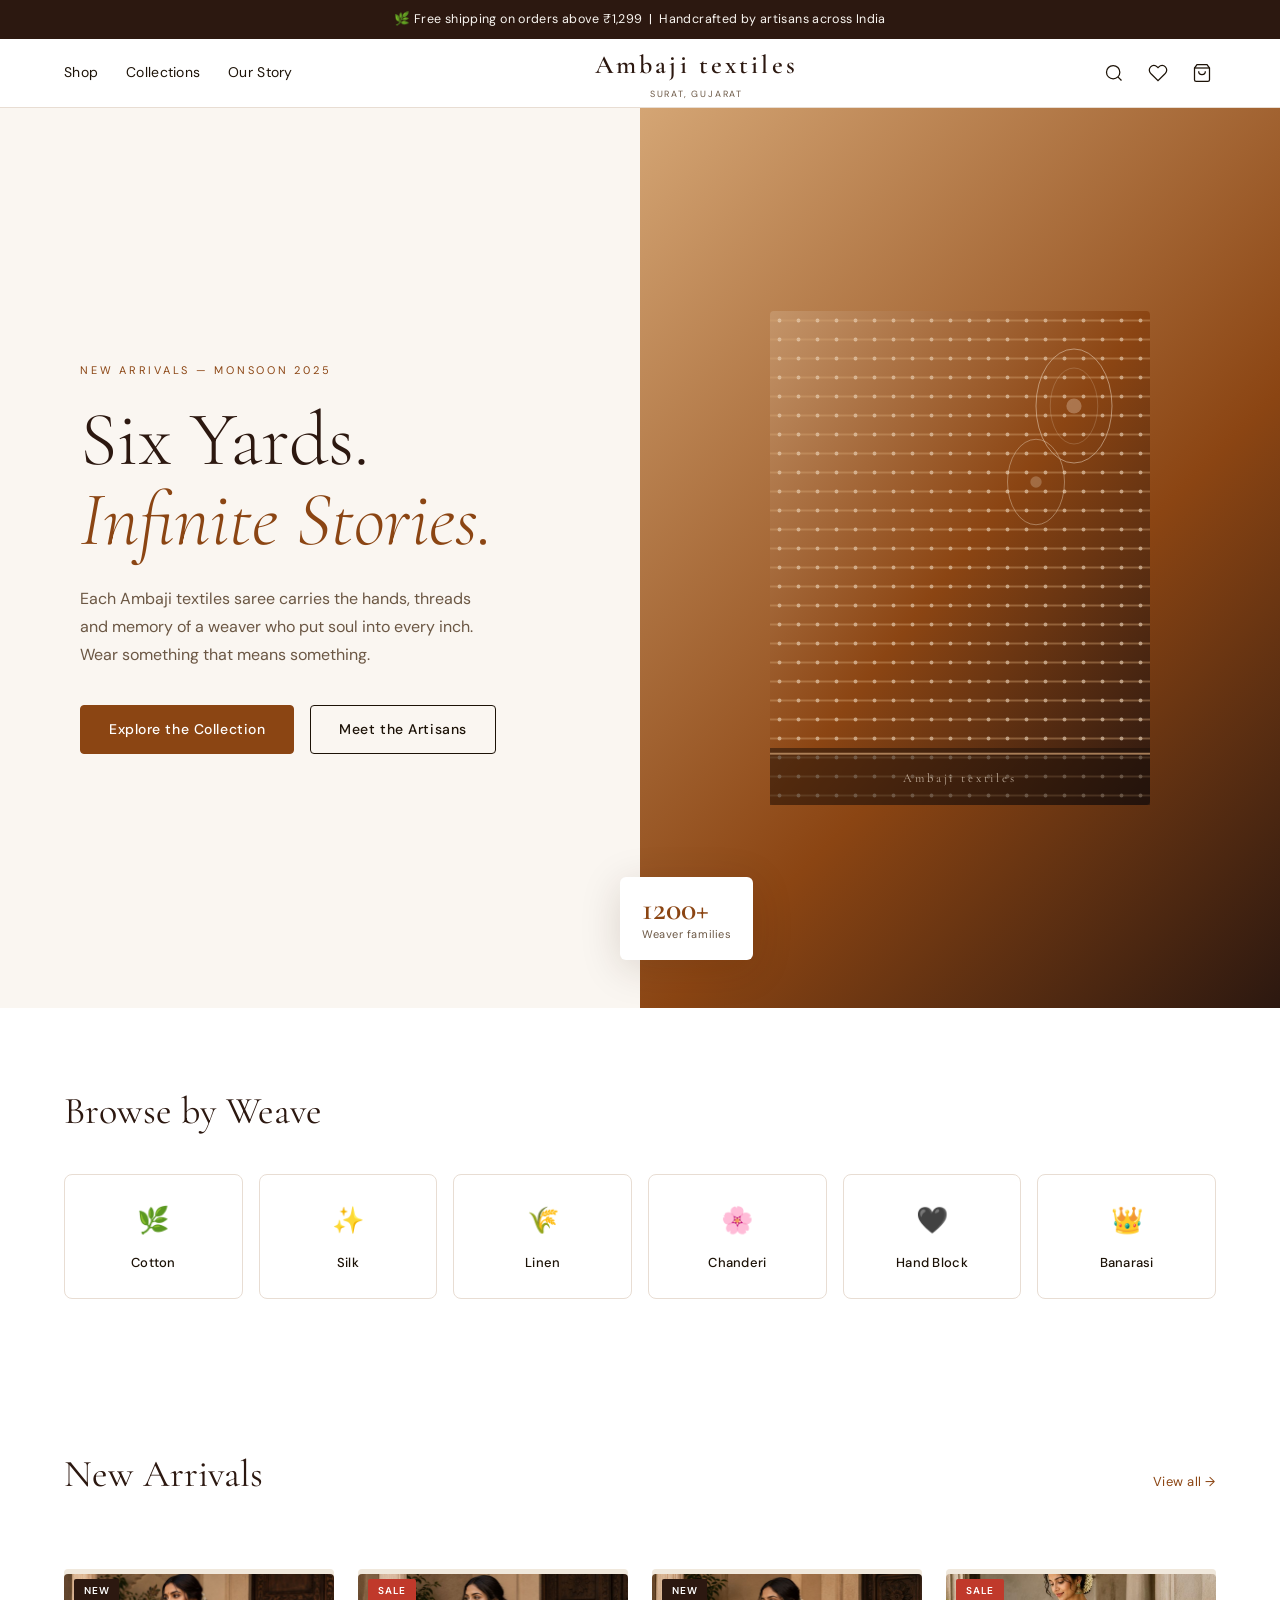
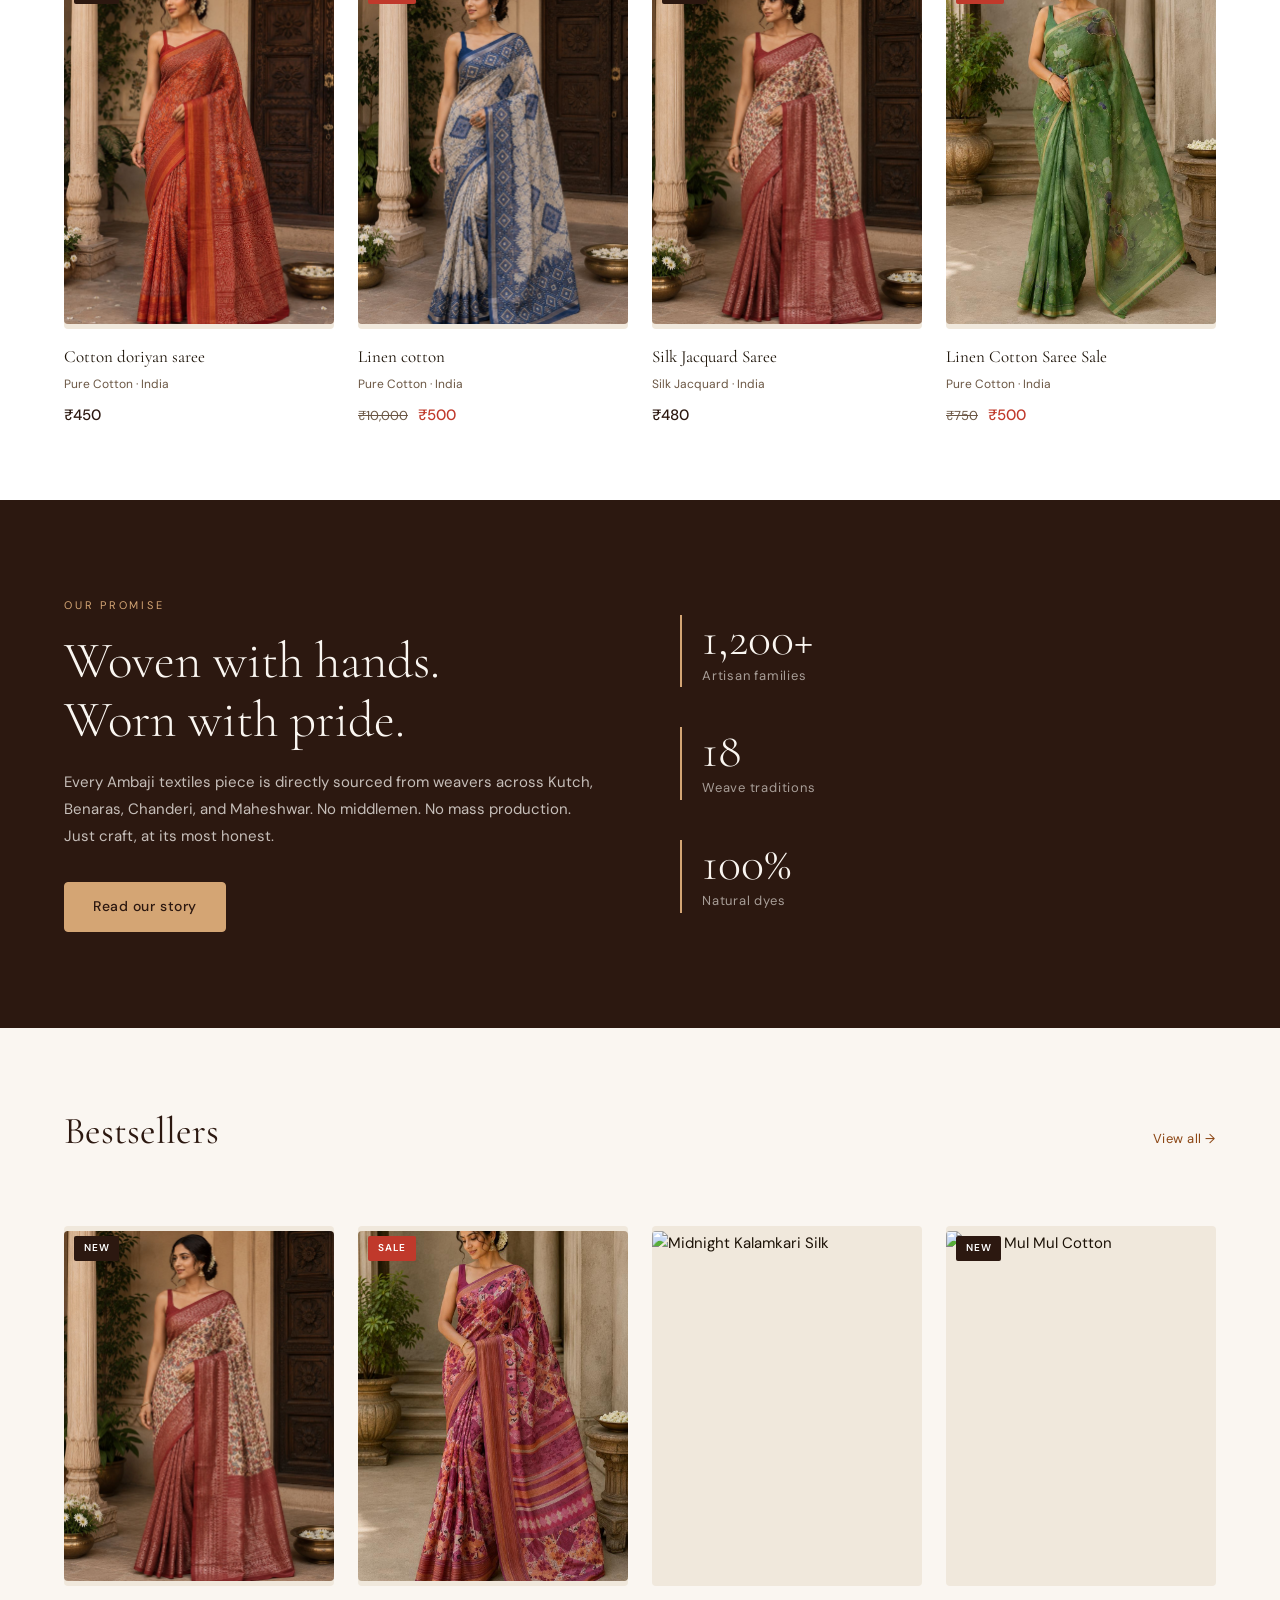
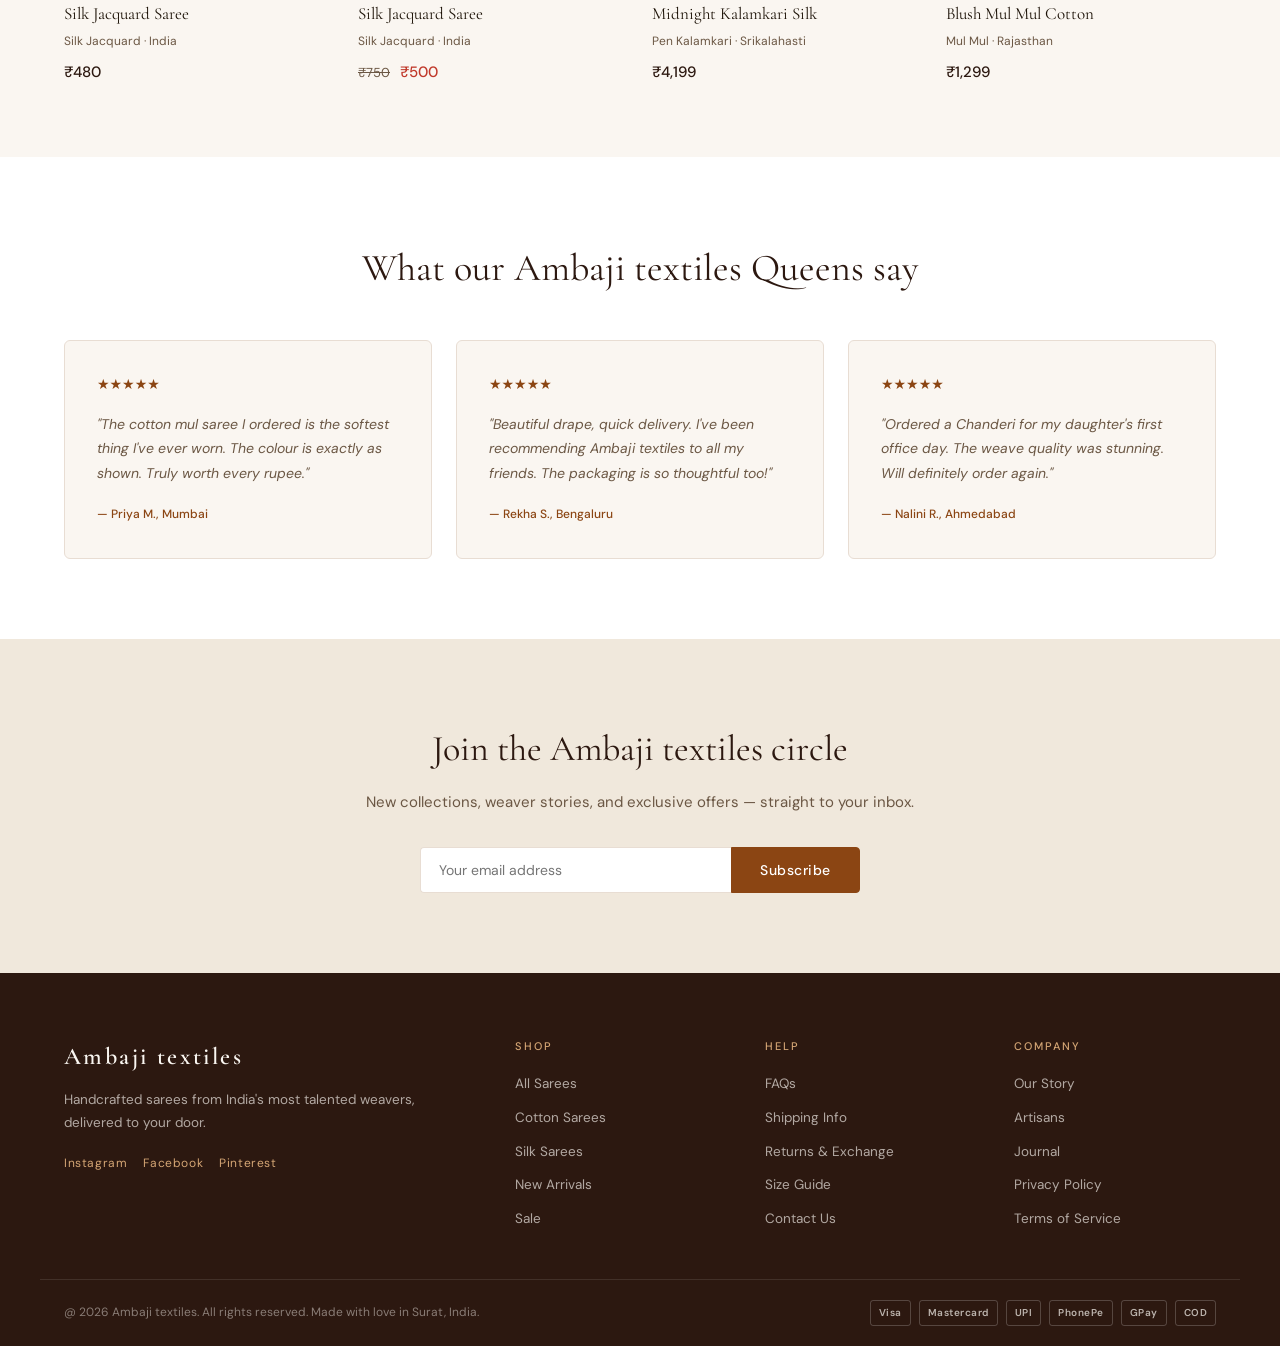
==== index.html @ c56946fc "Move website files to root" ====
<!DOCTYPE html>
<html lang="en">
<head>
  <meta charset="UTF-8" />
  <meta name="viewport" content="width=device-width, initial-scale=1.0"/>
  <title>Ambaji textiles – Handwoven Sarees of India</title>
  <link rel="stylesheet" href="css/style.css" />
  <link href="https://fonts.googleapis.com/css2?family=Cormorant+Garamond:ital,wght@0,300;0,400;0,600;1,300;1,400&family=DM+Sans:wght@300;400;500&display=swap" rel="stylesheet"/>
</head>
<body>

<!-- ANNOUNCEMENT BAR -->
<div class="announcement-bar">
  🌿 Free shipping on orders above ₹1,299 &nbsp;|&nbsp; Handcrafted by artisans across India
</div>

<!-- HEADER -->
<header class="site-header">
  <div class="header-inner">
    <nav class="header-nav left-nav">
      <a href="pages/shop.html">Shop</a>
      <a href="pages/collections.html">Collections</a>
      <a href="pages/about.html">Our Story</a>
    </nav>
    <a href="index.html" class="logo">
      <span class="logo-main">Ambaji textiles</span>
      <span class="logo-sub">Surat, Gujarat</span>
    </a>
    <div class="header-actions">
      <a href="pages/search.html" class="icon-btn" title="Search">
        <svg width="20" height="20" viewBox="0 0 24 24" fill="none" stroke="currentColor" stroke-width="1.5"><circle cx="11" cy="11" r="8"/><path d="M21 21l-4.35-4.35"/></svg>
      </a>
      <a href="pages/wishlist.html" class="icon-btn" title="Wishlist">
        <svg width="20" height="20" viewBox="0 0 24 24" fill="none" stroke="currentColor" stroke-width="1.5"><path d="M20.84 4.61a5.5 5.5 0 0 0-7.78 0L12 5.67l-1.06-1.06a5.5 5.5 0 0 0-7.78 7.78l1.06 1.06L12 21.23l7.78-7.78 1.06-1.06a5.5 5.5 0 0 0 0-7.78z"/></svg>
      </a>
      <a href="pages/cart.html" class="icon-btn cart-icon" title="Cart">
        <svg width="20" height="20" viewBox="0 0 24 24" fill="none" stroke="currentColor" stroke-width="1.5"><path d="M6 2L3 6v14a2 2 0 0 0 2 2h14a2 2 0 0 0 2-2V6l-3-4z"/><line x1="3" y1="6" x2="21" y2="6"/><path d="M16 10a4 4 0 0 1-8 0"/></svg>
        <span class="cart-count" id="cartCount">0</span>
      </a>
    </div>
  </div>
</header>

<!-- HERO -->
<section class="hero">
  <div class="hero-content">
    <p class="hero-eyebrow">New Arrivals — Monsoon 2025</p>
    <h1 class="hero-title">Six Yards.<br/><em>Infinite Stories.</em></h1>
    <p class="hero-desc">Each Ambaji textiles saree carries the hands, threads and memory of a weaver who put soul into every inch. Wear something that means something.</p>
    <div class="hero-cta-group">
      <a href="pages/shop.html" class="btn btn-primary">Explore the Collection</a>
      <a href="pages/about.html" class="btn btn-ghost">Meet the Artisans</a>
    </div>
  </div>
  <div class="hero-image-block">
    <div class="hero-img-placeholder">
      <svg viewBox="0 0 400 520" xmlns="http://www.w3.org/2000/svg" class="hero-svg">
        <defs>
          <linearGradient id="sareeGrad" x1="0%" y1="0%" x2="100%" y2="100%">
            <stop offset="0%" style="stop-color:#C4956A;stop-opacity:1" />
            <stop offset="50%" style="stop-color:#8B4513;stop-opacity:1" />
            <stop offset="100%" style="stop-color:#2C1810;stop-opacity:1" />
          </linearGradient>
          <pattern id="borderPat" x="0" y="0" width="20" height="20" patternUnits="userSpaceOnUse">
            <rect width="20" height="20" fill="none"/>
            <circle cx="10" cy="10" r="2" fill="#F5E6D3" opacity="0.6"/>
            <rect x="0" y="9" width="20" height="2" fill="#D4A574" opacity="0.4"/>
          </pattern>
        </defs>
        <!-- Saree drape silhouette -->
        <rect width="400" height="520" fill="url(#sareeGrad)" rx="4"/>
        <rect width="400" height="520" fill="url(#borderPat)" rx="4"/>
        <!-- Pallu motifs -->
        <ellipse cx="320" cy="100" rx="40" ry="60" fill="none" stroke="#F5E6D3" stroke-width="1" opacity="0.5"/>
        <ellipse cx="320" cy="100" rx="25" ry="40" fill="none" stroke="#F5E6D3" stroke-width="0.5" opacity="0.4"/>
        <circle cx="320" cy="100" r="8" fill="#F5E6D3" opacity="0.3"/>
        <ellipse cx="280" cy="180" rx="30" ry="45" fill="none" stroke="#F5E6D3" stroke-width="1" opacity="0.4"/>
        <circle cx="280" cy="180" r="6" fill="#F5E6D3" opacity="0.25"/>
        <!-- Border line -->
        <rect x="0" y="460" width="400" height="60" fill="#1a0f08" opacity="0.5" rx="0"/>
        <rect x="0" y="465" width="400" height="2" fill="#C4956A" opacity="0.8"/>
        <text x="200" y="496" text-anchor="middle" font-family="Cormorant Garamond" font-size="13" fill="#F5E6D3" opacity="0.7" letter-spacing="3">Ambaji textiles</text>
      </svg>
    </div>
    <div class="hero-badge">
      <span class="badge-num">1200+</span>
      <span class="badge-label">Weaver families</span>
    </div>
  </div>
</section>

<!-- CATEGORY STRIP -->
<section class="category-strip">
  <div class="container">
    <h2 class="section-title">Browse by Weave</h2>
    <div class="category-grid">
      <a href="pages/shop.html?cat=cotton" class="cat-card">
        <div class="cat-icon">🌿</div>
        <span>Cotton</span>
      </a>
      <a href="pages/shop.html?cat=silk" class="cat-card">
        <div class="cat-icon">✨</div>
        <span>Silk</span>
      </a>
      <a href="pages/shop.html?cat=linen" class="cat-card">
        <div class="cat-icon">🌾</div>
        <span>Linen</span>
      </a>
      <a href="pages/shop.html?cat=chanderi" class="cat-card">
        <div class="cat-icon">🌸</div>
        <span>Chanderi</span>
      </a>
      <a href="pages/shop.html?cat=handblock" class="cat-card">
        <div class="cat-icon">🖤</div>
        <span>Hand Block</span>
      </a>
      <a href="pages/shop.html?cat=banarasi" class="cat-card">
        <div class="cat-icon">👑</div>
        <span>Banarasi</span>
      </a>
    </div>
  </div>
</section>

<!-- FEATURED PRODUCTS -->
<section class="featured-section">
  <div class="container">
    <div class="section-header">
      <h2 class="section-title">New Arrivals</h2>
      <a href="pages/shop.html" class="see-all">View all →</a>
    </div>
    <div class="product-grid" id="featuredGrid">
      <!-- Populated by JS -->
    </div>
  </div>
</section>

<!-- BRAND STORY BANNER -->
<section class="story-banner">
  <div class="story-inner container">
    <div class="story-text">
      <p class="story-eyebrow">Our Promise</p>
      <h2>Woven with hands.<br/>Worn with pride.</h2>
      <p>Every Ambaji textiles piece is directly sourced from weavers across Kutch, Benaras, Chanderi, and Maheshwar. No middlemen. No mass production. Just craft, at its most honest.</p>
      <a href="pages/about.html" class="btn btn-primary">Read our story</a>
    </div>
    <div class="story-stats">
      <div class="stat">
        <span class="stat-num">1,200+</span>
        <span class="stat-label">Artisan families</span>
      </div>
      <div class="stat">
        <span class="stat-num">18</span>
        <span class="stat-label">Weave traditions</span>
      </div>
      <div class="stat">
        <span class="stat-num">100%</span>
        <span class="stat-label">Natural dyes</span>
      </div>
    </div>
  </div>
</section>

<!-- BESTSELLERS -->
<section class="featured-section bg-cream">
  <div class="container">
    <div class="section-header">
      <h2 class="section-title">Bestsellers</h2>
      <a href="pages/shop.html" class="see-all">View all →</a>
    </div>
    <div class="product-grid" id="bestsellersGrid">
    </div>
  </div>
</section>

<!-- TESTIMONIALS -->
<section class="testimonials">
  <div class="container">
    <h2 class="section-title center">What our Ambaji textiles Queens say</h2>
    <div class="testimonial-grid">
      <div class="testimonial-card">
        <div class="stars">★★★★★</div>
        <p>"The cotton mul saree I ordered is the softest thing I've ever worn. The colour is exactly as shown. Truly worth every rupee."</p>
        <span class="reviewer">— Priya M., Mumbai</span>
      </div>
      <div class="testimonial-card">
        <div class="stars">★★★★★</div>
        <p>"Beautiful drape, quick delivery. I've been recommending Ambaji textiles to all my friends. The packaging is so thoughtful too!"</p>
        <span class="reviewer">— Rekha S., Bengaluru</span>
      </div>
      <div class="testimonial-card">
        <div class="stars">★★★★★</div>
        <p>"Ordered a Chanderi for my daughter's first office day. The weave quality was stunning. Will definitely order again."</p>
        <span class="reviewer">— Nalini R., Ahmedabad</span>
      </div>
    </div>
  </div>
</section>

<!-- NEWSLETTER -->
<section class="newsletter-section">
  <div class="container">
    <h2>Join the Ambaji textiles circle</h2>
    <p>New collections, weaver stories, and exclusive offers — straight to your inbox.</p>
    <div class="newsletter-form">
      <input type="email" placeholder="Your email address" class="nl-input"/>
      <button class="btn btn-primary" onclick="subscribeNewsletter()">Subscribe</button>
    </div>
  </div>
</section>

<!-- FOOTER -->
<footer class="site-footer">
  <div class="footer-inner container">
    <div class="footer-col">
      <h3>Ambaji textiles</h3>
      <p>Handcrafted sarees from India's most talented weavers, delivered to your door.</p>
      <div class="social-links">
        <a href="https://www.instagram.com/chetan__pareek__?igsh=cG90dW04c3IzMmY2&utm_source=qr" target="_blank">
  Instagram
</a>
        <a href="#">Facebook</a>
        <a href="#">Pinterest</a>
      </div>
    </div>
    <div class="footer-col">
      <h4>Shop</h4>
      <ul>
        <li><a href="pages/shop.html">All Sarees</a></li>
        <li><a href="pages/shop.html?cat=cotton">Cotton Sarees</a></li>
        <li><a href="pages/shop.html?cat=silk">Silk Sarees</a></li>
        <li><a href="pages/shop.html?cat=new">New Arrivals</a></li>
        <li><a href="pages/shop.html?cat=sale">Sale</a></li>
      </ul>
    </div>
    <div class="footer-col">
      <h4>Help</h4>
      <ul>
        <li><a href="pages/faq.html">FAQs</a></li>
        <li><a href="pages/shipping.html">Shipping Info</a></li>
        <li><a href="pages/returns.html">Returns & Exchange</a></li>
        <li><a href="pages/size-guide.html">Size Guide</a></li>
        <li><a href="pages/contact.html">Contact Us</a></li>
      </ul>
    </div>
    <div class="footer-col">
      <h4>Company</h4>
      <ul>
        <li><a href="pages/about.html">Our Story</a></li>
        <li><a href="pages/artisans.html">Artisans</a></li>
        <li><a href="pages/blog.html">Journal</a></li>
        <li><a href="pages/privacy.html">Privacy Policy</a></li>
        <li><a href="pages/terms.html">Terms of Service</a></li>
      </ul>
    </div>
  </div>
  <div class="footer-bottom">
    <div class="container">
      <p>@ 2026 Ambaji textiles. All rights reserved. Made with love in Surat, India.</p>
      <div class="payment-icons">
        <span class="pay-badge">Visa</span>
        <span class="pay-badge">Mastercard</span>
        <span class="pay-badge">UPI</span>
        <span class="pay-badge">PhonePe</span>
        <span class="pay-badge">GPay</span>
        <span class="pay-badge">COD</span>
      </div>
    </div>
  </div>
</footer>

<script src="js/data.js"></script>
<script src="js/cart.js"></script>
<script src="js/home.js"></script>
</body>
</html>
---- css/style.css ----
/* =============================================
   Ambaji textiles – Main Stylesheet
   ============================================= */

:root {
  --clr-primary: #8B4513;
  --clr-primary-light: #C4956A;
  --clr-primary-dark: #2C1810;
  --clr-accent: #D4A574;
  --clr-cream: #FAF6F1;
  --clr-cream-dark: #F0E8DC;
  --clr-text: #1C1207;
  --clr-text-muted: #6B5744;
  --clr-border: #E8DDD3;
  --clr-white: #FFFFFF;
  --font-display: 'Cormorant Garamond', Georgia, serif;
  --font-body: 'DM Sans', system-ui, sans-serif;
  --radius: 4px;
  --shadow: 0 2px 20px rgba(44, 24, 16, 0.08);
  --shadow-hover: 0 8px 40px rgba(44, 24, 16, 0.15);
  --transition: all 0.25s ease;
}

*, *::before, *::after { box-sizing: border-box; margin: 0; padding: 0; }

html { scroll-behavior: smooth; }

body {
  font-family: var(--font-body);
  font-size: 15px;
  line-height: 1.65;
  color: var(--clr-text);
  background: var(--clr-white);
}

a { color: inherit; text-decoration: none; }
ul { list-style: none; }

.container {
  max-width: 1200px;
  margin: 0 auto;
  padding: 0 24px;
}

/* ---- BUTTONS ---- */
.btn {
  display: inline-block;
  padding: 12px 28px;
  font-family: var(--font-body);
  font-size: 14px;
  font-weight: 500;
  letter-spacing: 0.04em;
  border: 1.5px solid transparent;
  border-radius: var(--radius);
  cursor: pointer;
  transition: var(--transition);
  text-align: center;
}
.btn-primary {
  background: var(--clr-primary);
  color: var(--clr-white);
  border-color: var(--clr-primary);
}
.btn-primary:hover {
  background: var(--clr-primary-dark);
  border-color: var(--clr-primary-dark);
}
.btn-ghost {
  background: transparent;
  color: var(--clr-text);
  border-color: var(--clr-text);
}
.btn-ghost:hover {
  background: var(--clr-text);
  color: var(--clr-white);
}
.btn-outline {
  background: transparent;
  color: var(--clr-primary);
  border-color: var(--clr-primary);
}
.btn-outline:hover {
  background: var(--clr-primary);
  color: var(--clr-white);
}
.btn-full { width: 100%; display: block; }

/* ---- ANNOUNCEMENT BAR ---- */
.announcement-bar {
  background: var(--clr-primary-dark);
  color: var(--clr-cream);
  text-align: center;
  font-size: 12.5px;
  font-weight: 400;
  letter-spacing: 0.03em;
  padding: 9px 16px;
}

/* ---- HEADER ---- */
.site-header {
  position: sticky;
  top: 0;
  z-index: 100;
  background: var(--clr-white);
  border-bottom: 1px solid var(--clr-border);
}
.header-inner {
  max-width: 1200px;
  margin: 0 auto;
  padding: 0 24px;
  display: flex;
  align-items: center;
  justify-content: space-between;
  height: 68px;
}
.header-nav { display: flex; gap: 28px; }
.header-nav a {
  font-size: 14px;
  font-weight: 400;
  color: var(--clr-text);
  letter-spacing: 0.02em;
  transition: var(--transition);
  position: relative;
}
.header-nav a::after {
  content: '';
  position: absolute;
  bottom: -2px; left: 0;
  width: 0; height: 1px;
  background: var(--clr-primary);
  transition: var(--transition);
}
.header-nav a:hover::after { width: 100%; }

.logo {
  display: flex;
  flex-direction: column;
  align-items: center;
  text-decoration: none;
}
.logo-main {
  font-family: var(--font-display);
  font-size: 26px;
  font-weight: 600;
  color: var(--clr-primary-dark);
  letter-spacing: 0.12em;
}
.logo-sub {
  font-size: 9px;
  letter-spacing: 0.2em;
  color: var(--clr-text-muted);
  text-transform: uppercase;
}

.header-actions { display: flex; align-items: center; gap: 16px; }
.icon-btn {
  position: relative;
  display: flex;
  align-items: center;
  color: var(--clr-text);
  transition: var(--transition);
  padding: 4px;
}
.icon-btn:hover { color: var(--clr-primary); }
.cart-count {
  position: absolute;
  top: -4px; right: -6px;
  background: var(--clr-primary);
  color: white;
  font-size: 9px;
  width: 16px; height: 16px;
  border-radius: 50%;
  display: flex;
  align-items: center;
  justify-content: center;
  font-weight: 600;
}

/* ---- HERO ---- */
.hero {
  min-height: 90vh;
  display: grid;
  grid-template-columns: 1fr 1fr;
  align-items: center;
  background: var(--clr-cream);
  overflow: hidden;
}
.hero-content {
  padding: 80px 60px 80px 80px;
}
.hero-eyebrow {
  font-size: 11px;
  letter-spacing: 0.25em;
  text-transform: uppercase;
  color: var(--clr-primary);
  margin-bottom: 20px;
}
.hero-title {
  font-family: var(--font-display);
  font-size: clamp(52px, 6vw, 80px);
  font-weight: 300;
  line-height: 1.05;
  color: var(--clr-primary-dark);
  margin-bottom: 24px;
}
.hero-title em {
  font-style: italic;
  color: var(--clr-primary);
}
.hero-desc {
  font-size: 16px;
  color: var(--clr-text-muted);
  max-width: 420px;
  margin-bottom: 36px;
  line-height: 1.75;
}
.hero-cta-group { display: flex; gap: 16px; flex-wrap: wrap; }

.hero-image-block {
  position: relative;
  height: 100vh;
  background: linear-gradient(135deg, var(--clr-accent) 0%, var(--clr-primary) 60%, var(--clr-primary-dark) 100%);
  display: flex;
  align-items: center;
  justify-content: center;
}
.hero-img-placeholder {
  width: 100%;
  height: 100%;
  display: flex;
  align-items: center;
  justify-content: center;
}
.hero-svg { width: 80%; max-width: 380px; }
.hero-badge {
  position: absolute;
  bottom: 48px;
  left: -20px;
  background: white;
  padding: 16px 22px;
  border-radius: 6px;
  box-shadow: var(--shadow-hover);
  display: flex;
  flex-direction: column;
}
.badge-num {
  font-family: var(--font-display);
  font-size: 32px;
  font-weight: 600;
  color: var(--clr-primary);
  line-height: 1;
}
.badge-label {
  font-size: 11px;
  color: var(--clr-text-muted);
  letter-spacing: 0.05em;
}

/* ---- SECTION TITLES ---- */
.section-title {
  font-family: var(--font-display);
  font-size: clamp(28px, 3vw, 38px);
  font-weight: 400;
  color: var(--clr-primary-dark);
  margin-bottom: 32px;
}
.section-title.center { text-align: center; }
.section-header {
  display: flex;
  align-items: baseline;
  justify-content: space-between;
  margin-bottom: 32px;
}
.see-all {
  font-size: 13px;
  color: var(--clr-primary);
  letter-spacing: 0.04em;
  transition: var(--transition);
}
.see-all:hover { color: var(--clr-primary-dark); }

/* ---- CATEGORY STRIP ---- */
.category-strip {
  padding: 72px 0;
  background: var(--clr-white);
}
.category-grid {
  display: grid;
  grid-template-columns: repeat(6, 1fr);
  gap: 16px;
}
.cat-card {
  display: flex;
  flex-direction: column;
  align-items: center;
  gap: 10px;
  padding: 24px 16px;
  border: 1px solid var(--clr-border);
  border-radius: 8px;
  text-align: center;
  font-size: 13px;
  font-weight: 500;
  color: var(--clr-text);
  transition: var(--transition);
  letter-spacing: 0.02em;
}
.cat-card:hover {
  border-color: var(--clr-primary);
  background: var(--clr-cream);
  transform: translateY(-2px);
}
.cat-icon { font-size: 26px; }

/* ---- PRODUCT GRID ---- */
.featured-section { padding: 72px 0; }
.featured-section.bg-cream { background: var(--clr-cream); }

.product-grid {
  display: grid;
  grid-template-columns: repeat(4, 1fr);
  gap: 24px;
}
.product-card {
  position: relative;
  cursor: pointer;
}
.product-card:hover .product-actions { opacity: 1; transform: translateY(0); }
.product-card:hover .product-img-wrap img,
.product-card:hover .product-img-wrap .prod-svg { transform: scale(1.04); }

.product-img-wrap {
  aspect-ratio: 3/4;
  background: var(--clr-cream-dark);
  border-radius: 4px;
  overflow: hidden;
  margin-bottom: 14px;
  position: relative;
  display: flex;
  align-items: center;
  justify-content: center;
}
.product-img-wrap img {
  width: 100%; height: 100%;
  object-fit: cover;
  transition: transform 0.4s ease;
}
.prod-svg {
  width: 85%;
  transition: transform 0.4s ease;
}
.product-badge {
  position: absolute;
  top: 10px; left: 10px;
  font-size: 10px;
  font-weight: 600;
  letter-spacing: 0.08em;
  text-transform: uppercase;
  padding: 4px 10px;
  border-radius: 2px;
  background: var(--clr-primary);
  color: white;
}
.product-badge.badge-sale { background: #C0392B; }
.product-badge.badge-new { background: var(--clr-primary-dark); }

.product-actions {
  position: absolute;
  bottom: 0; left: 0; right: 0;
  padding: 12px;
  display: flex;
  gap: 8px;
  opacity: 0;
  transform: translateY(10px);
  transition: var(--transition);
}
.product-actions .btn {
  flex: 1;
  padding: 10px 8px;
  font-size: 12px;
}

.product-name {
  font-family: var(--font-display);
  font-size: 17px;
  font-weight: 400;
  color: var(--clr-text);
  margin-bottom: 4px;
}
.product-weave {
  font-size: 12px;
  color: var(--clr-text-muted);
  margin-bottom: 8px;
}
.product-price {
  font-size: 15px;
  font-weight: 500;
  color: var(--clr-primary-dark);
}
.product-price .original {
  text-decoration: line-through;
  color: var(--clr-text-muted);
  font-weight: 400;
  margin-right: 6px;
  font-size: 13px;
}
.product-price .discounted { color: #C0392B; }

/* ---- STORY BANNER ---- */
.story-banner {
  background: var(--clr-primary-dark);
  color: var(--clr-cream);
  padding: 96px 0;
}
.story-inner {
  display: grid;
  grid-template-columns: 1fr 1fr;
  gap: 80px;
  align-items: center;
}
.story-text .story-eyebrow {
  font-size: 11px;
  letter-spacing: 0.25em;
  text-transform: uppercase;
  color: var(--clr-accent);
  margin-bottom: 16px;
}
.story-text h2 {
  font-family: var(--font-display);
  font-size: clamp(36px, 4vw, 52px);
  font-weight: 300;
  line-height: 1.15;
  margin-bottom: 20px;
  color: var(--clr-cream);
}
.story-text p {
  font-size: 15px;
  line-height: 1.8;
  color: rgba(250,246,241,0.75);
  margin-bottom: 32px;
}
.story-text .btn-primary {
  background: var(--clr-accent);
  border-color: var(--clr-accent);
  color: var(--clr-primary-dark);
}
.story-stats {
  display: flex;
  flex-direction: column;
  gap: 40px;
}
.stat { border-left: 2px solid var(--clr-accent); padding-left: 20px; }
.stat-num {
  display: block;
  font-family: var(--font-display);
  font-size: 48px;
  font-weight: 300;
  color: var(--clr-cream);
  line-height: 1;
}
.stat-label {
  font-size: 13px;
  color: rgba(250,246,241,0.6);
  letter-spacing: 0.06em;
}

/* ---- TESTIMONIALS ---- */
.testimonials { padding: 80px 0; background: var(--clr-white); }
.testimonial-grid {
  display: grid;
  grid-template-columns: repeat(3, 1fr);
  gap: 24px;
  margin-top: 40px;
}
.testimonial-card {
  background: var(--clr-cream);
  padding: 32px;
  border-radius: 6px;
  border: 1px solid var(--clr-border);
}
.stars { color: var(--clr-primary); margin-bottom: 16px; font-size: 14px; }
.testimonial-card p {
  font-size: 14px;
  line-height: 1.75;
  color: var(--clr-text-muted);
  margin-bottom: 16px;
  font-style: italic;
}
.reviewer { font-size: 12px; font-weight: 500; color: var(--clr-primary); }

/* ---- NEWSLETTER ---- */
.newsletter-section {
  background: var(--clr-cream-dark);
  padding: 80px 0;
  text-align: center;
}
.newsletter-section h2 {
  font-family: var(--font-display);
  font-size: 36px;
  font-weight: 400;
  margin-bottom: 12px;
  color: var(--clr-primary-dark);
}
.newsletter-section p {
  color: var(--clr-text-muted);
  margin-bottom: 32px;
}
.newsletter-form {
  display: flex;
  max-width: 440px;
  margin: 0 auto;
  gap: 0;
}
.nl-input {
  flex: 1;
  padding: 13px 18px;
  border: 1.5px solid var(--clr-border);
  border-right: none;
  border-radius: 4px 0 0 4px;
  font-family: var(--font-body);
  font-size: 14px;
  outline: none;
  background: white;
}
.nl-input:focus { border-color: var(--clr-primary); }
.newsletter-form .btn {
  border-radius: 0 4px 4px 0;
}

/* ---- FOOTER ---- */
.site-footer { background: var(--clr-primary-dark); color: var(--clr-cream); padding: 64px 0 0; }
.footer-inner {
  display: grid;
  grid-template-columns: 2fr 1fr 1fr 1fr;
  gap: 48px;
  padding-bottom: 48px;
  border-bottom: 1px solid rgba(255,255,255,0.1);
}
.footer-col h3 {
  font-family: var(--font-display);
  font-size: 24px;
  font-weight: 600;
  letter-spacing: 0.1em;
  color: var(--clr-cream);
  margin-bottom: 12px;
}
.footer-col p {
  font-size: 13.5px;
  line-height: 1.7;
  color: rgba(250,246,241,0.65);
  margin-bottom: 20px;
}
.social-links { display: flex; gap: 16px; }
.social-links a {
  font-size: 12px;
  color: var(--clr-accent);
  letter-spacing: 0.05em;
  transition: var(--transition);
}
.social-links a:hover { color: white; }
.footer-col h4 {
  font-size: 11px;
  letter-spacing: 0.18em;
  text-transform: uppercase;
  color: var(--clr-accent);
  margin-bottom: 16px;
  font-weight: 500;
}
.footer-col ul { display: flex; flex-direction: column; gap: 9px; }
.footer-col ul a {
  font-size: 13.5px;
  color: rgba(250,246,241,0.65);
  transition: var(--transition);
}
.footer-col ul a:hover { color: var(--clr-cream); }
.footer-bottom {
  padding: 20px 0;
}
.footer-bottom .container {
  display: flex;
  align-items: center;
  justify-content: space-between;
  flex-wrap: wrap;
  gap: 12px;
}
.footer-bottom p {
  font-size: 12px;
  color: rgba(250,246,241,0.45);
}
.payment-icons { display: flex; gap: 8px; flex-wrap: wrap; }
.pay-badge {
  font-size: 10px;
  font-weight: 600;
  padding: 4px 8px;
  border: 1px solid rgba(255,255,255,0.2);
  border-radius: 3px;
  color: rgba(250,246,241,0.7);
  letter-spacing: 0.05em;
}

/* ---- TOAST ---- */
.toast {
  position: fixed;
  bottom: 24px; right: 24px;
  background: var(--clr-primary-dark);
  color: var(--clr-cream);
  padding: 14px 24px;
  border-radius: 6px;
  font-size: 14px;
  z-index: 9999;
  box-shadow: var(--shadow-hover);
  animation: slideIn 0.3s ease;
}
@keyframes slideIn {
  from { transform: translateY(20px); opacity: 0; }
  to { transform: translateY(0); opacity: 1; }
}

/* ---- BREADCRUMB ---- */
.breadcrumb {
  padding: 14px 0;
  font-size: 12px;
  color: var(--clr-text-muted);
  display: flex;
  gap: 6px;
  align-items: center;
}
.breadcrumb a { color: var(--clr-primary); }
.breadcrumb span { opacity: 0.5; }

/* ---- PAGE HEADER ---- */
.page-header {
  background: var(--clr-cream);
  padding: 56px 0 40px;
  border-bottom: 1px solid var(--clr-border);
}
.page-header h1 {
  font-family: var(--font-display);
  font-size: clamp(36px, 4vw, 52px);
  font-weight: 300;
  color: var(--clr-primary-dark);
}
.page-header p { color: var(--clr-text-muted); margin-top: 8px; }

/* ---- RESPONSIVE ---- */
@media (max-width: 1024px) {
  .hero { grid-template-columns: 1fr; }
  .hero-image-block { height: 50vw; min-height: 300px; }
  .hero-content { padding: 60px 40px; }
  .category-grid { grid-template-columns: repeat(3, 1fr); }
  .product-grid { grid-template-columns: repeat(3, 1fr); }
  .story-inner { grid-template-columns: 1fr; gap: 48px; }
  .story-stats { flex-direction: row; gap: 32px; }
  .footer-inner { grid-template-columns: 1fr 1fr; gap: 32px; }
}

@media (max-width: 768px) {
  .left-nav { display: none; }
  .hero-content { padding: 48px 24px; }
  .product-grid { grid-template-columns: repeat(2, 1fr); gap: 16px; }
  .testimonial-grid { grid-template-columns: 1fr; }
  .category-grid { grid-template-columns: repeat(3, 1fr); }
  .footer-inner { grid-template-columns: 1fr; gap: 24px; }
  .newsletter-form { flex-direction: column; }
  .nl-input { border-right: 1.5px solid var(--clr-border); border-radius: 4px; border-bottom: none; }
  .newsletter-form .btn { border-radius: 4px; }
}

@media (max-width: 480px) {
  .product-grid { grid-template-columns: repeat(2, 1fr); gap: 12px; }
  .category-grid { grid-template-columns: repeat(2, 1fr); }
}
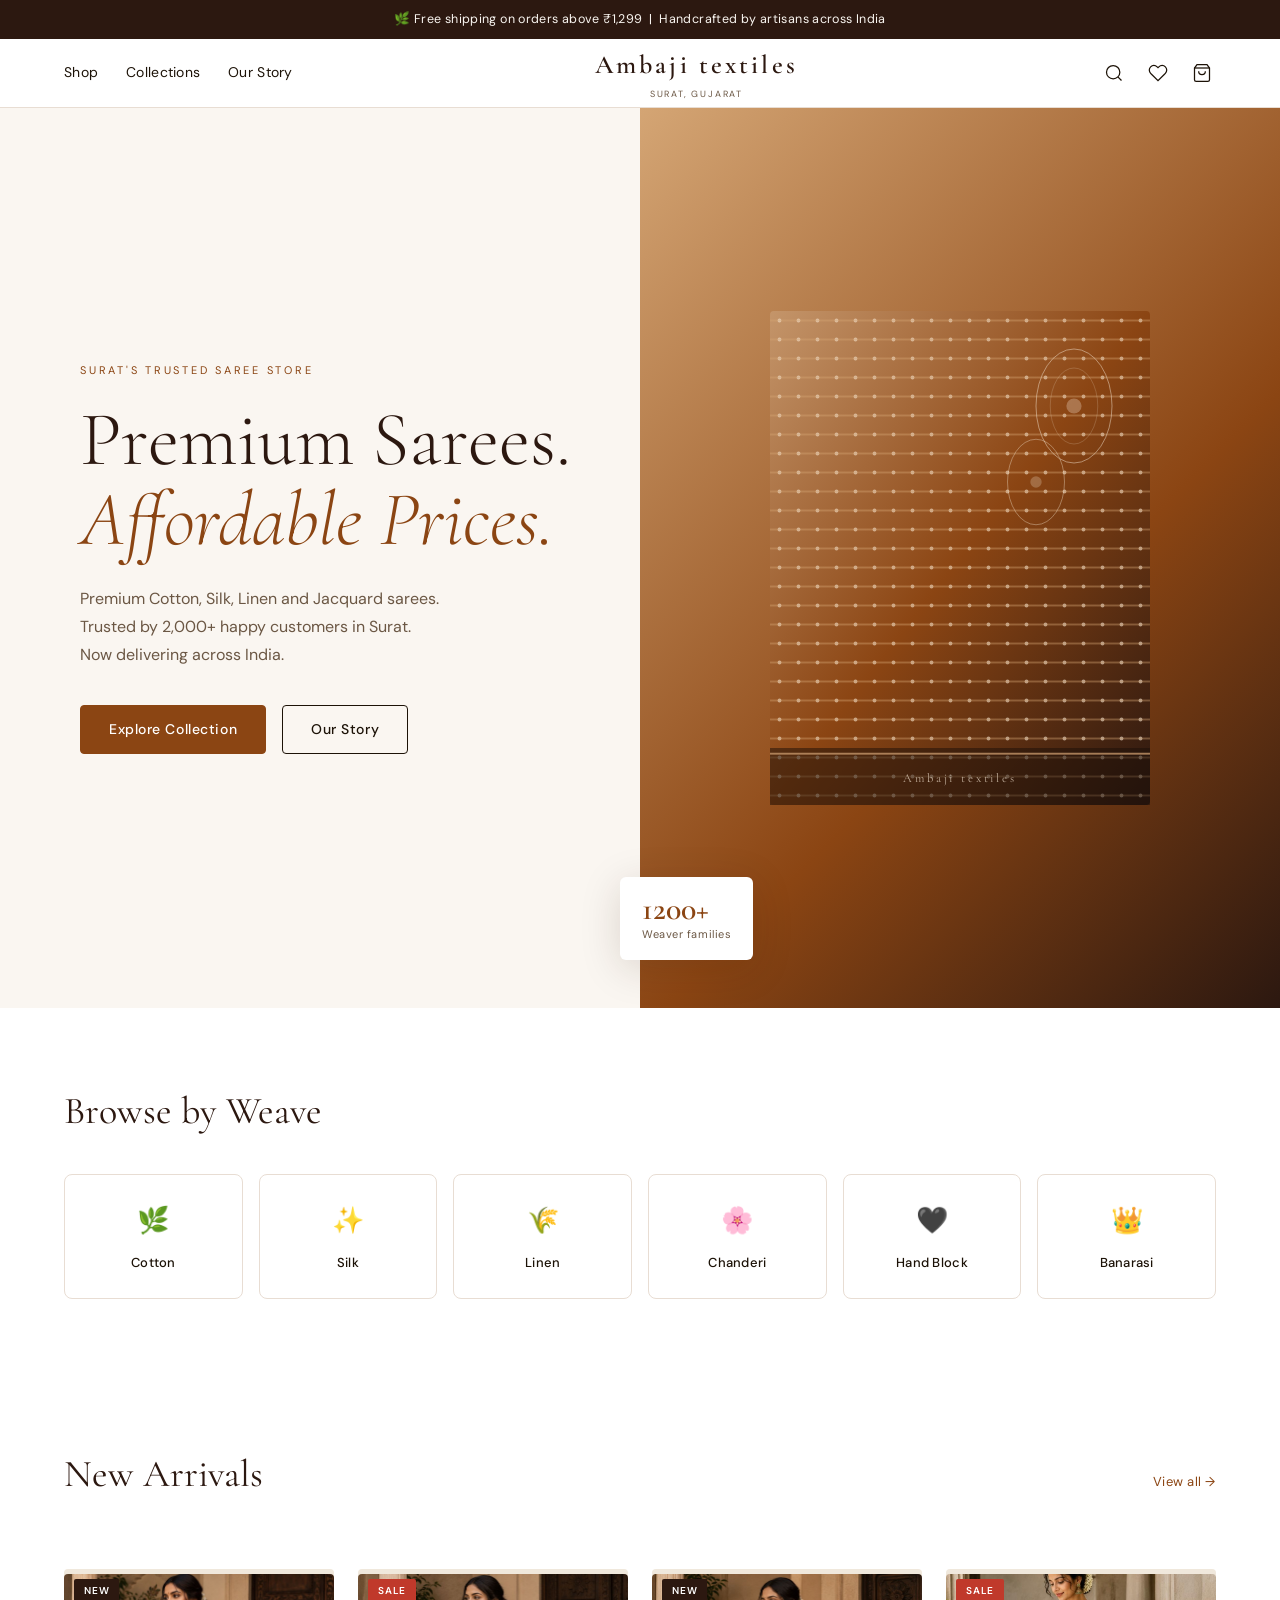
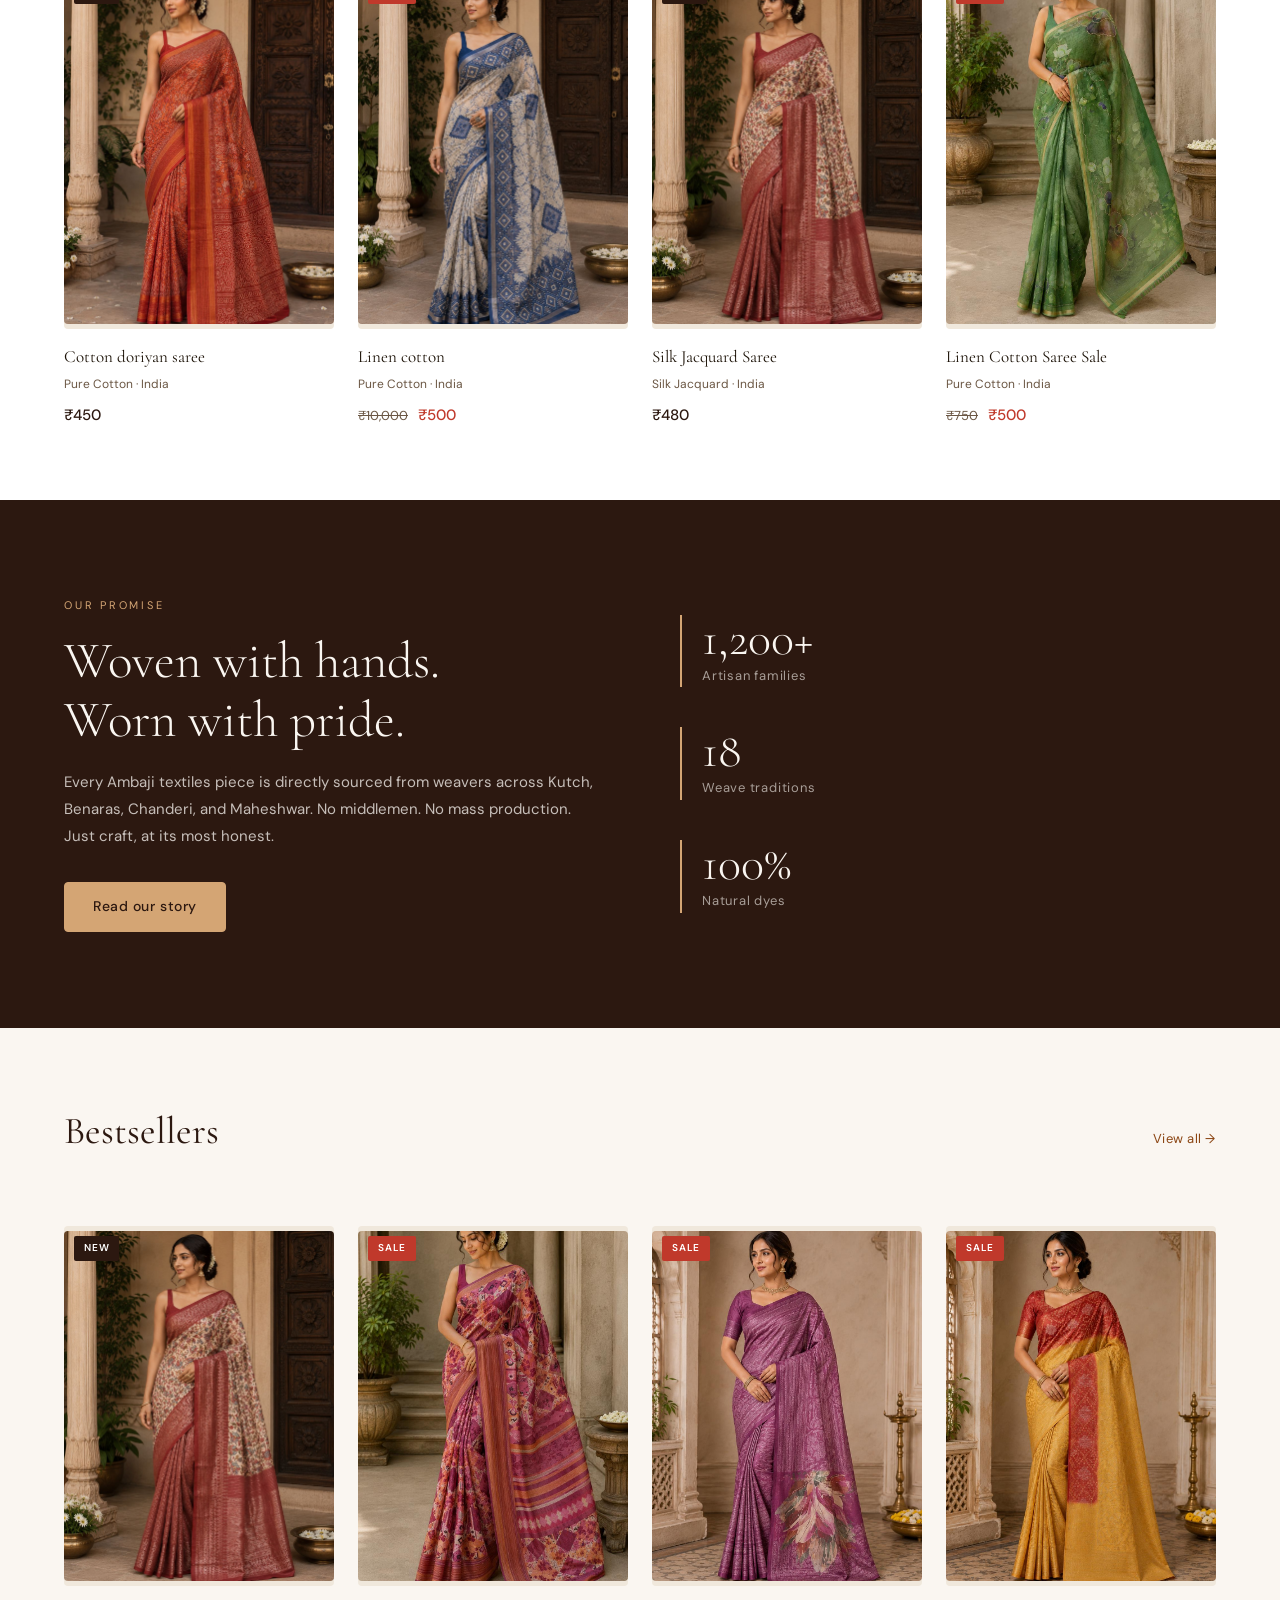
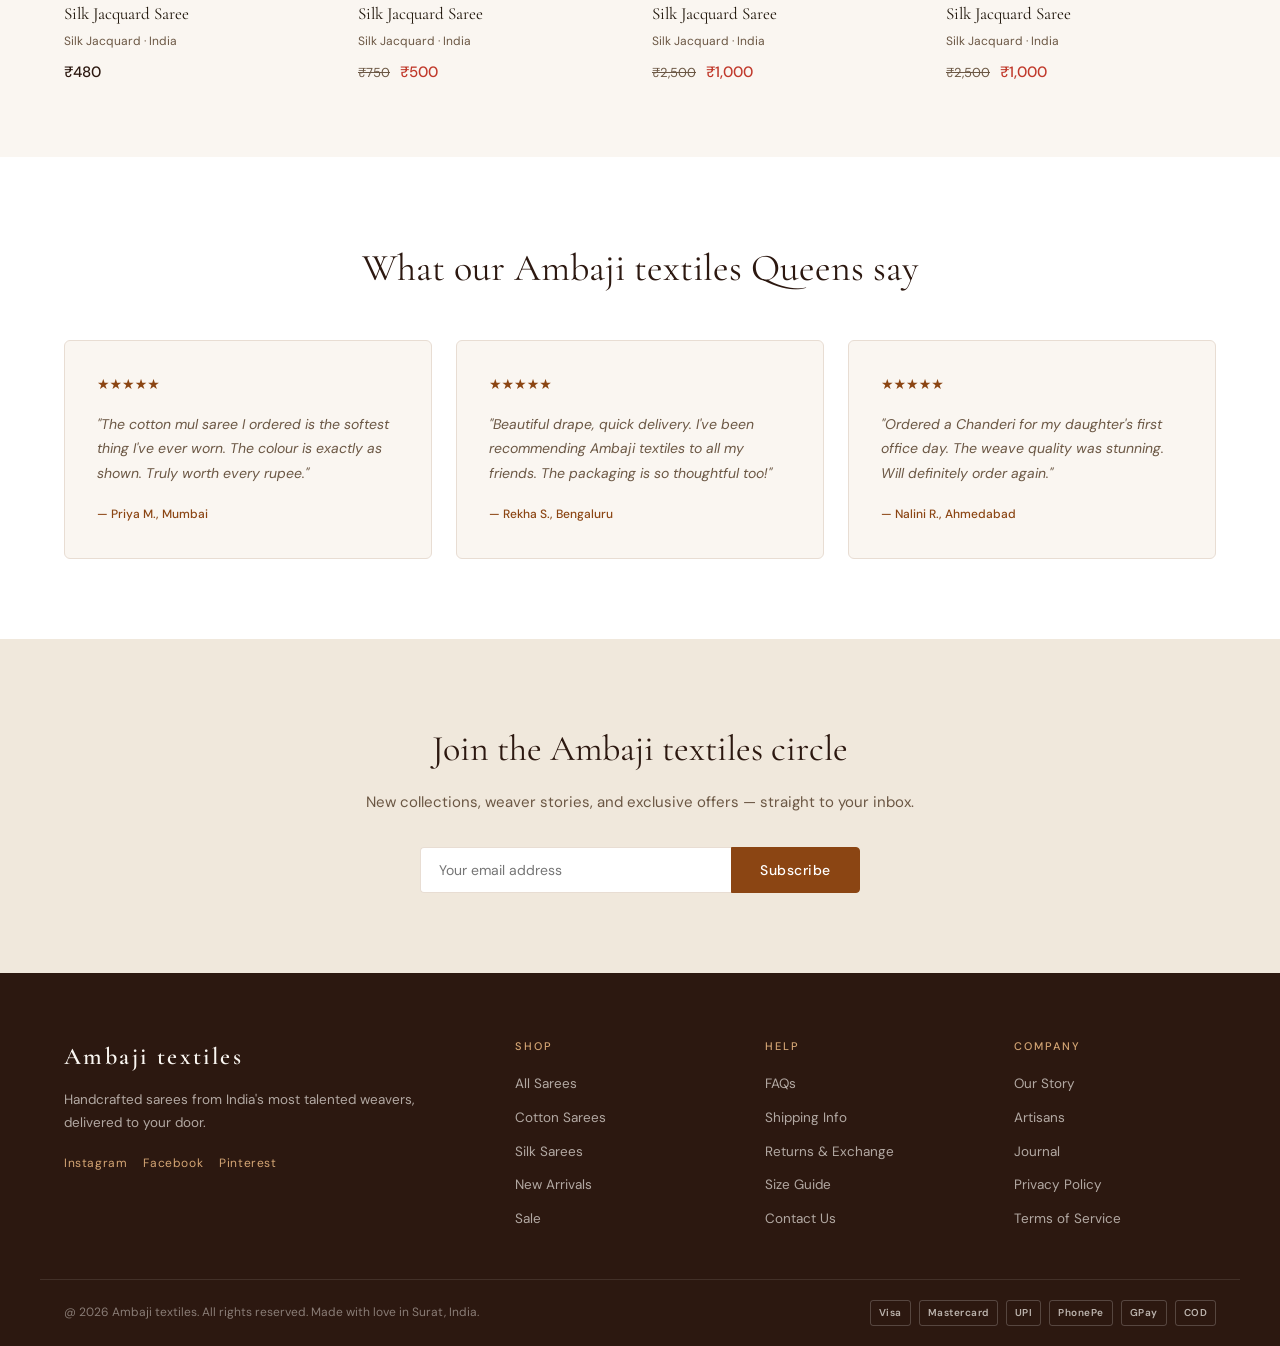
==== commit fab1d081: "Updated homepage text" ====
--- a/index.html
+++ b/index.html
@@ -44,13 +44,22 @@
 <!-- HERO -->
 <section class="hero">
   <div class="hero-content">
-    <p class="hero-eyebrow">New Arrivals — Monsoon 2025</p>
-    <h1 class="hero-title">Six Yards.<br/><em>Infinite Stories.</em></h1>
-    <p class="hero-desc">Each Ambaji textiles saree carries the hands, threads and memory of a weaver who put soul into every inch. Wear something that means something.</p>
+    <p class="hero-eyebrow">SURAT'S TRUSTED SAREE STORE</p>
+
+<h1 class="hero-title">
+  Premium Sarees.<br/>
+  <em>Affordable Prices.</em>
+</h1>
+
+<p class="hero-desc">
+  Premium Cotton, Silk, Linen and Jacquard sarees.<br>
+  Trusted by 2,000+ happy customers in Surat.<br>
+  Now delivering across India.
+</p>
     <div class="hero-cta-group">
-      <a href="pages/shop.html" class="btn btn-primary">Explore the Collection</a>
-      <a href="pages/about.html" class="btn btn-ghost">Meet the Artisans</a>
-    </div>
+  <a href="pages/shop.html" class="btn btn-primary">Explore Collection</a>
+  <a href="pages/about.html" class="btn btn-ghost">Our Story</a>
+</div>
   </div>
   <div class="hero-image-block">
     <div class="hero-img-placeholder">
@@ -216,7 +225,7 @@
       <h3>Ambaji textiles</h3>
       <p>Handcrafted sarees from India's most talented weavers, delivered to your door.</p>
       <div class="social-links">
-        <a href="https://www.instagram.com/chetan__pareek__?igsh=cG90dW04c3IzMmY2&utm_source=qr" target="_blank">
+        <a href="https://share.google/XzkCb8s1XlpyIvGOZ" target="_blank">
   Instagram
 </a>
         <a href="#">Facebook</a>
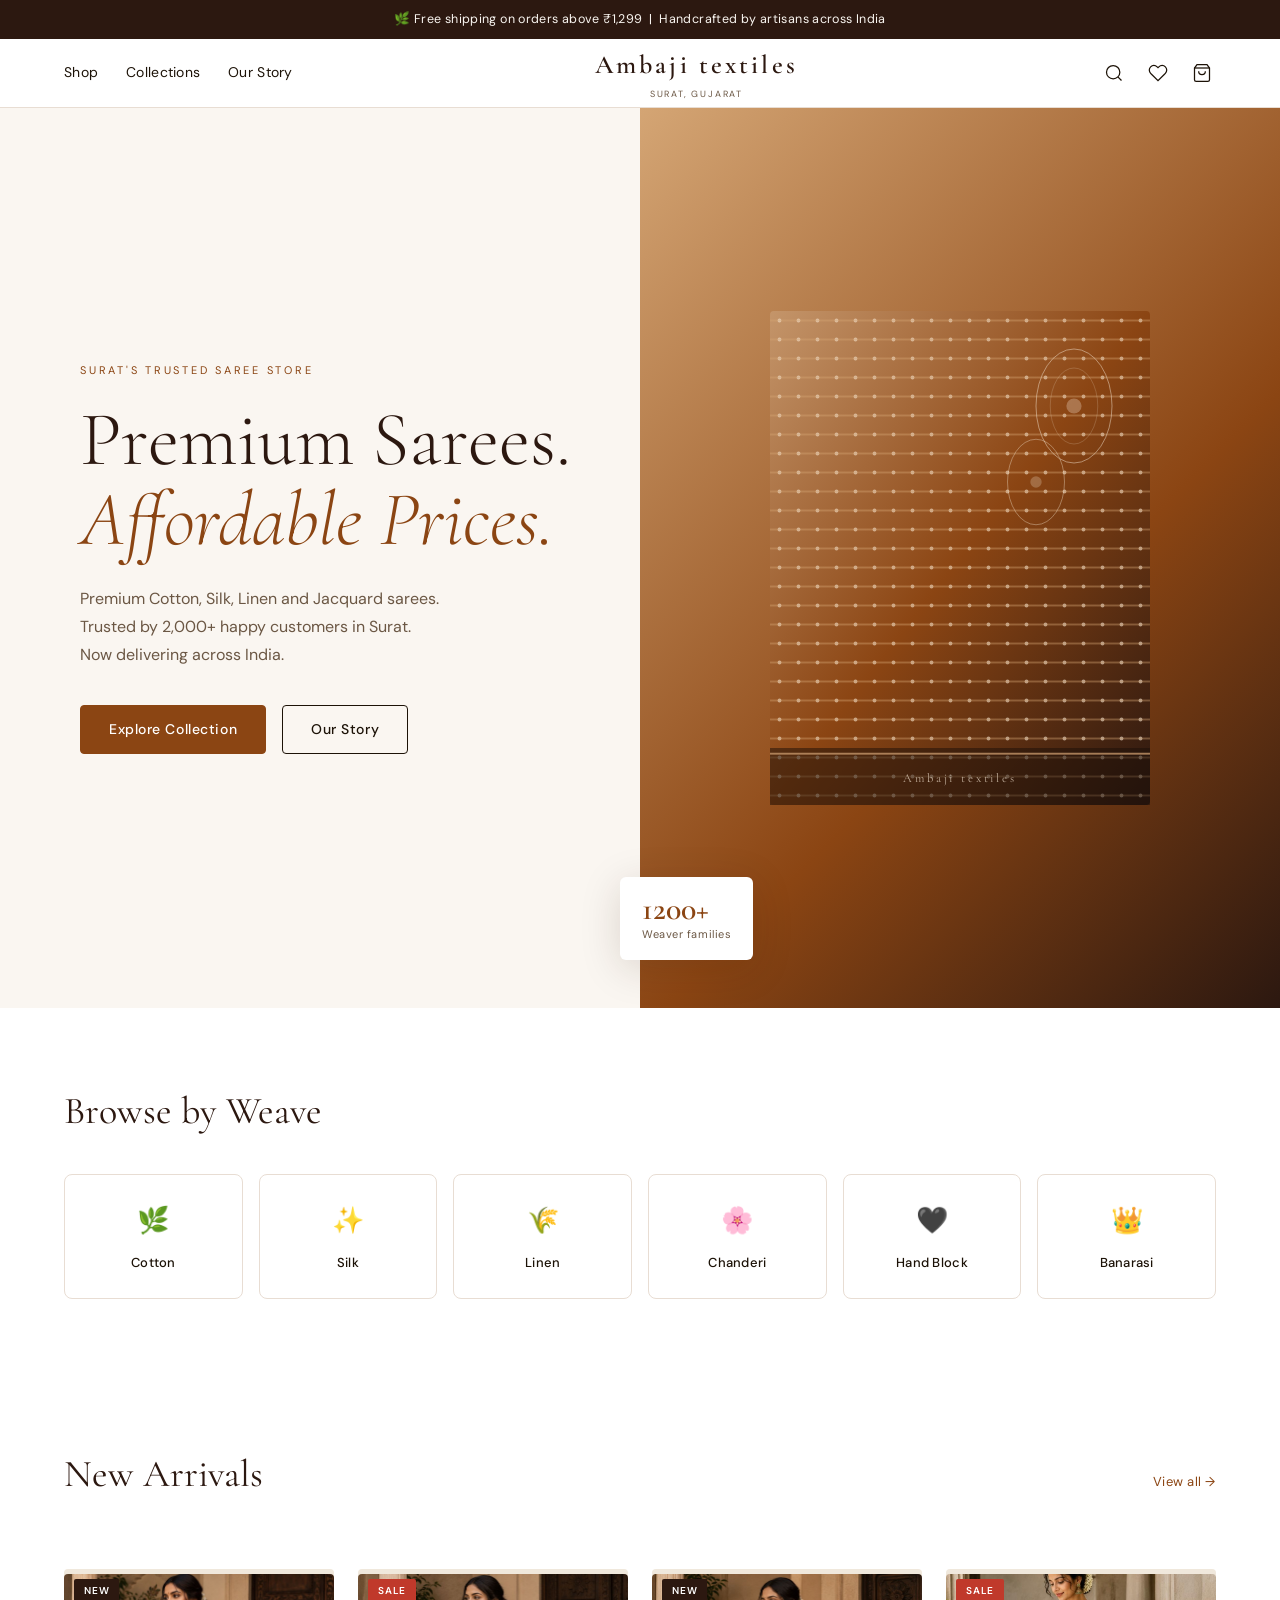
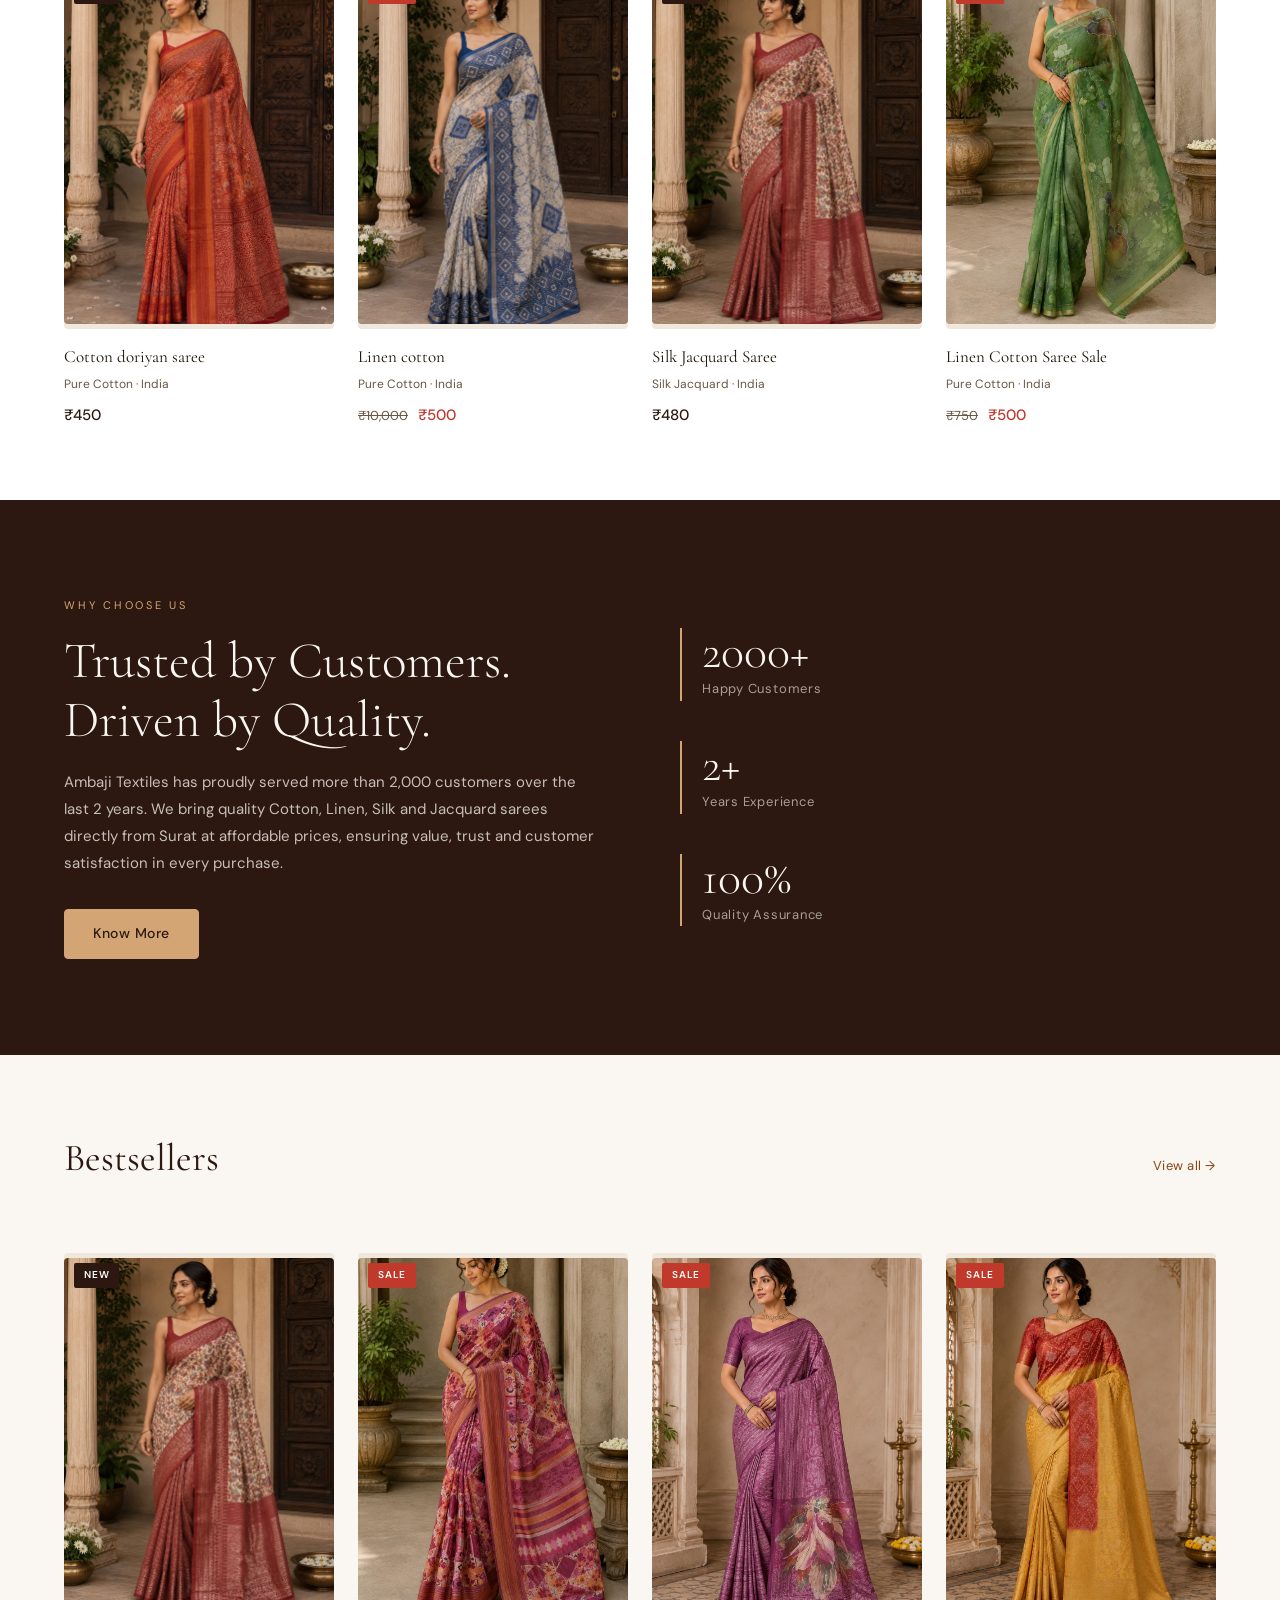
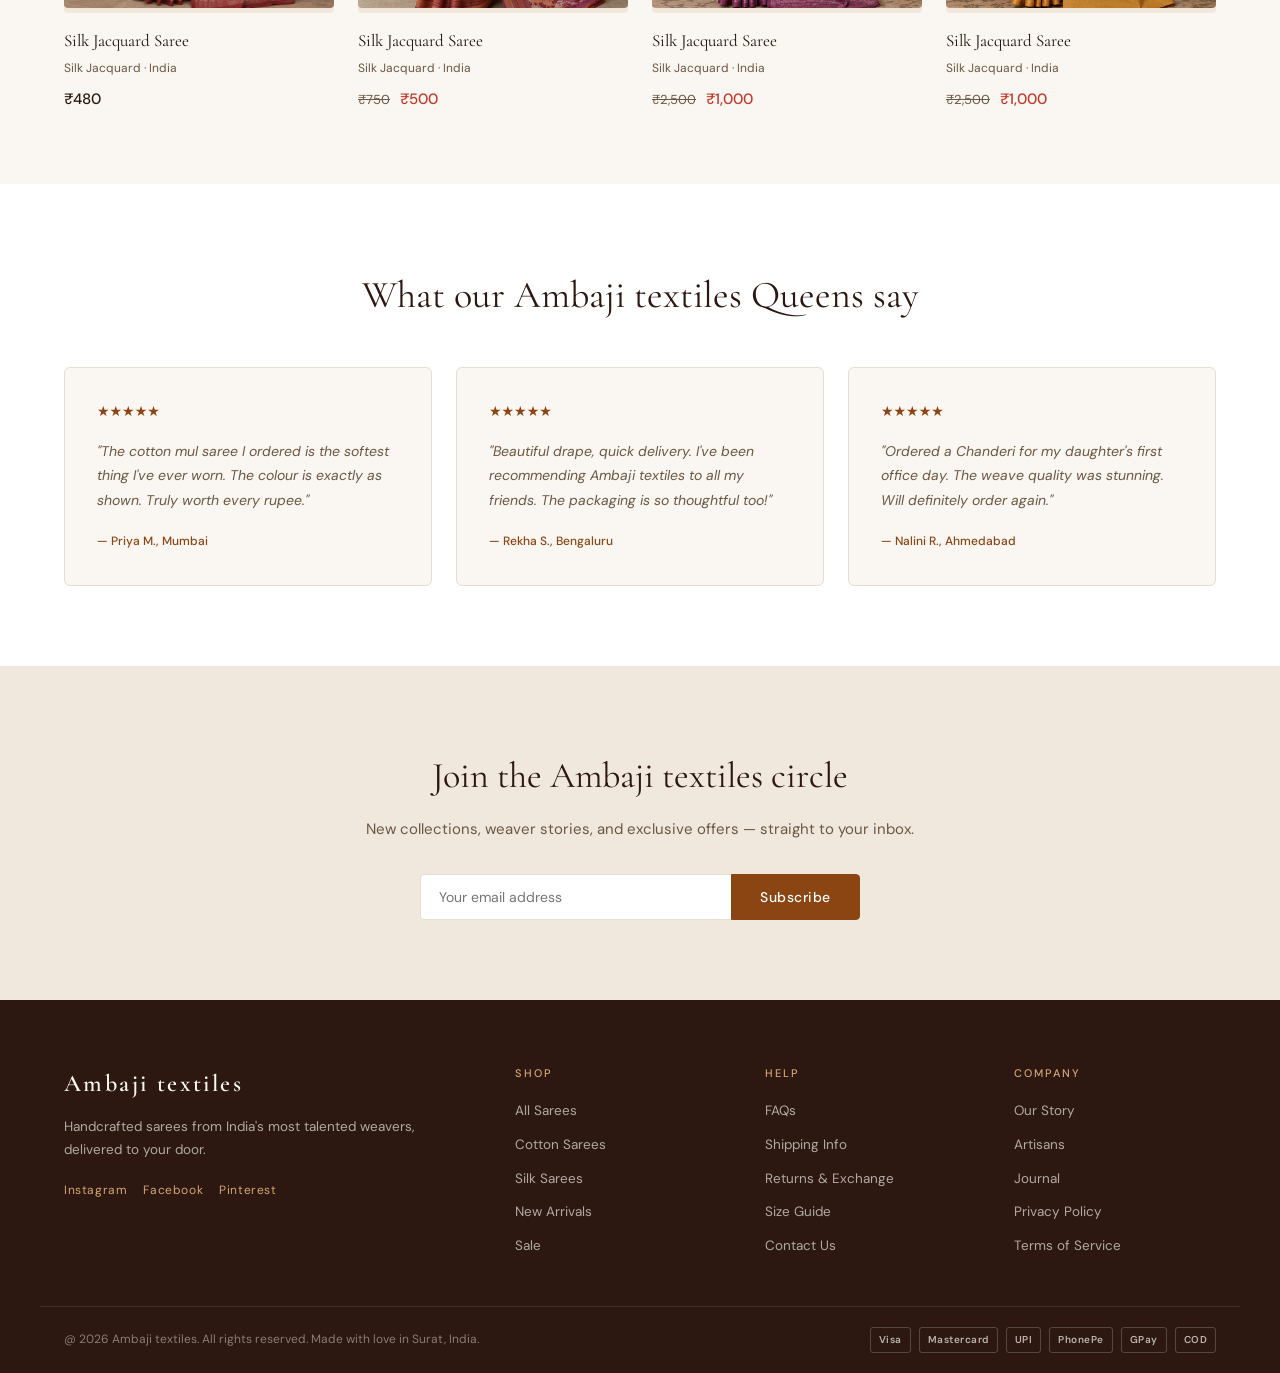
==== commit fd8a17ea: "Updated homepage content" ====
--- a/index.html
+++ b/index.html
@@ -148,24 +148,35 @@
 <section class="story-banner">
   <div class="story-inner container">
     <div class="story-text">
-      <p class="story-eyebrow">Our Promise</p>
-      <h2>Woven with hands.<br/>Worn with pride.</h2>
-      <p>Every Ambaji textiles piece is directly sourced from weavers across Kutch, Benaras, Chanderi, and Maheshwar. No middlemen. No mass production. Just craft, at its most honest.</p>
-      <a href="pages/about.html" class="btn btn-primary">Read our story</a>
+      <p class="story-eyebrow">Why Choose Us</p>
+
+<h2>
+  Trusted by Customers.<br/>
+  Driven by Quality.
+</h2>
+
+<p>
+  Ambaji Textiles has proudly served more than 2,000 customers over the last 2 years.
+  We bring quality Cotton, Linen, Silk and Jacquard sarees directly from Surat at affordable prices, ensuring value, trust and customer satisfaction in every purchase.
+</p>
+
+<a href="pages/about.html" class="btn btn-primary">Know More</a>
     </div>
     <div class="story-stats">
       <div class="stat">
-        <span class="stat-num">1,200+</span>
-        <span class="stat-label">Artisan families</span>
-      </div>
-      <div class="stat">
-        <span class="stat-num">18</span>
-        <span class="stat-label">Weave traditions</span>
-      </div>
-      <div class="stat">
-        <span class="stat-num">100%</span>
-        <span class="stat-label">Natural dyes</span>
-      </div>
+    <span class="stat-num">2000+</span>
+    <span class="stat-label">Happy Customers</span>
+</div>
+
+<div class="stat">
+    <span class="stat-num">2+</span>
+    <span class="stat-label">Years Experience</span>
+</div>
+
+<div class="stat">
+    <span class="stat-num">100%</span>
+    <span class="stat-label">Quality Assurance</span>
+</div>
     </div>
   </div>
 </section>
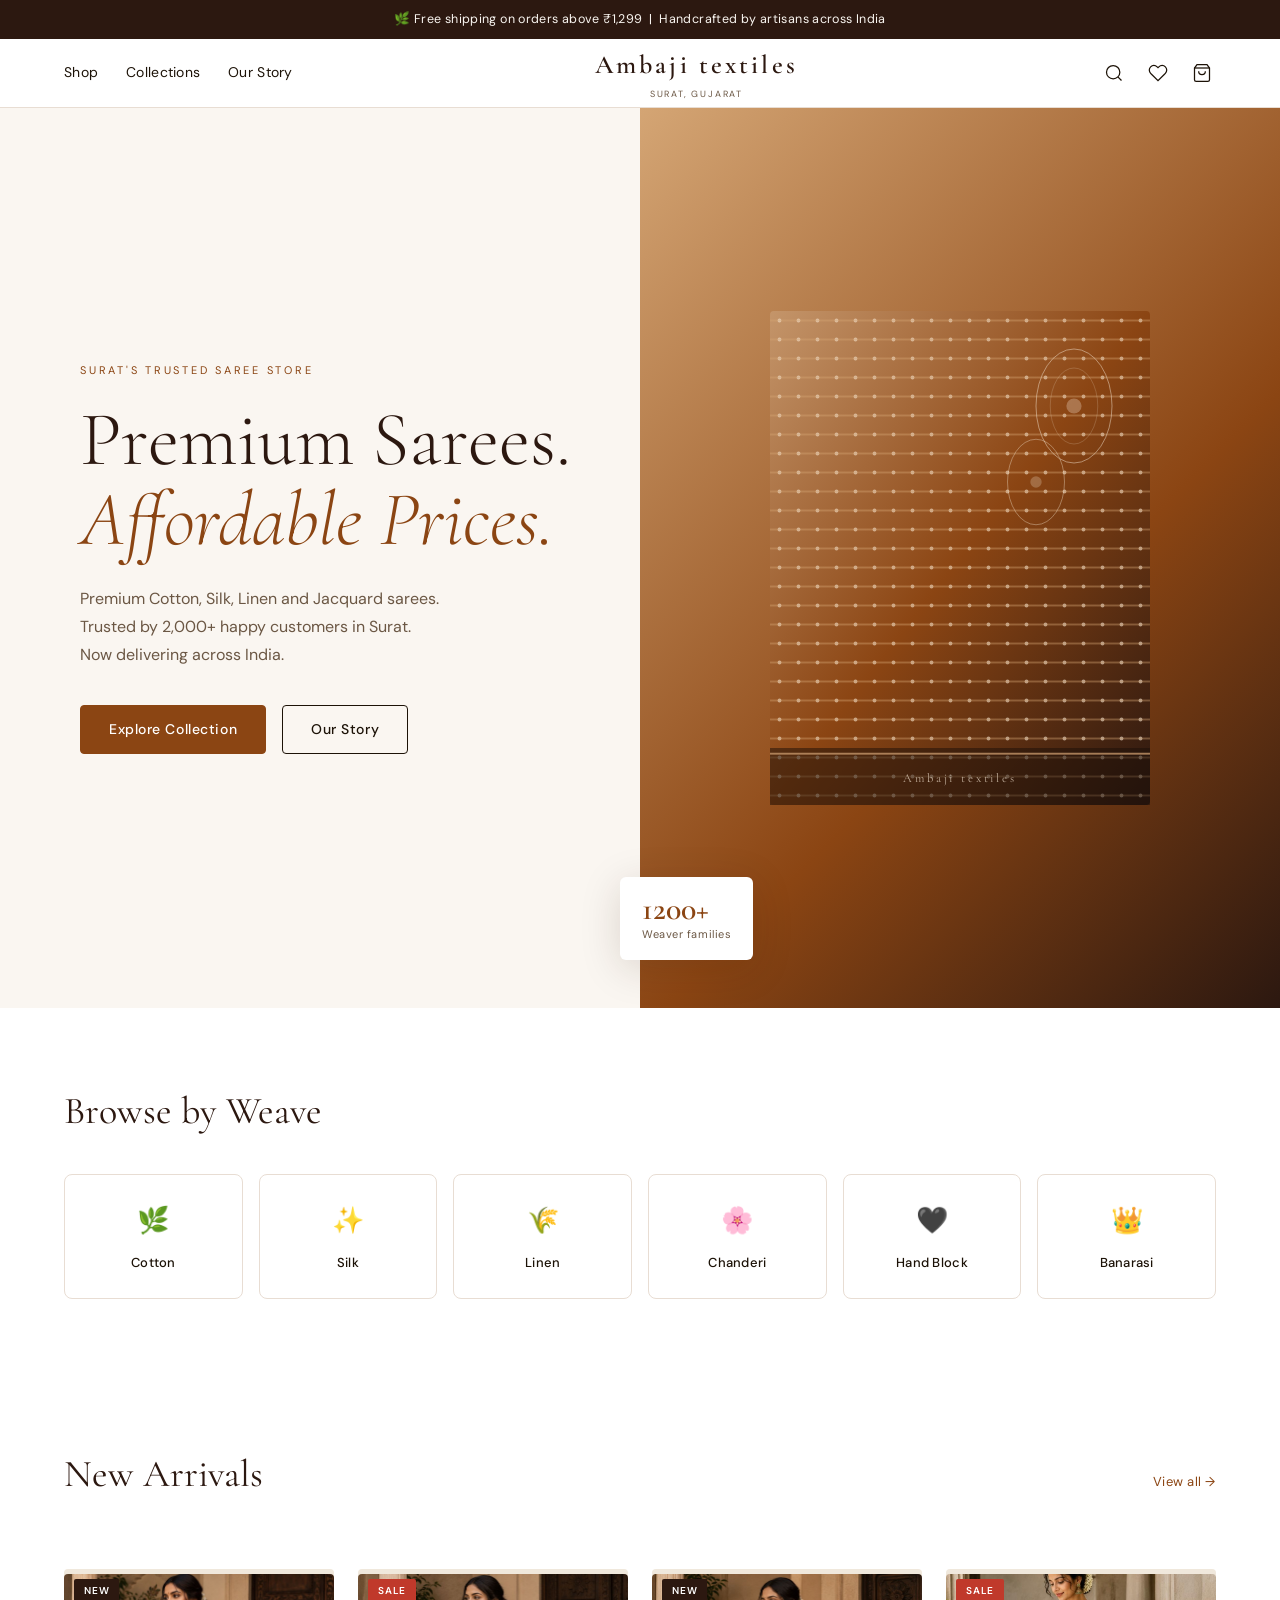
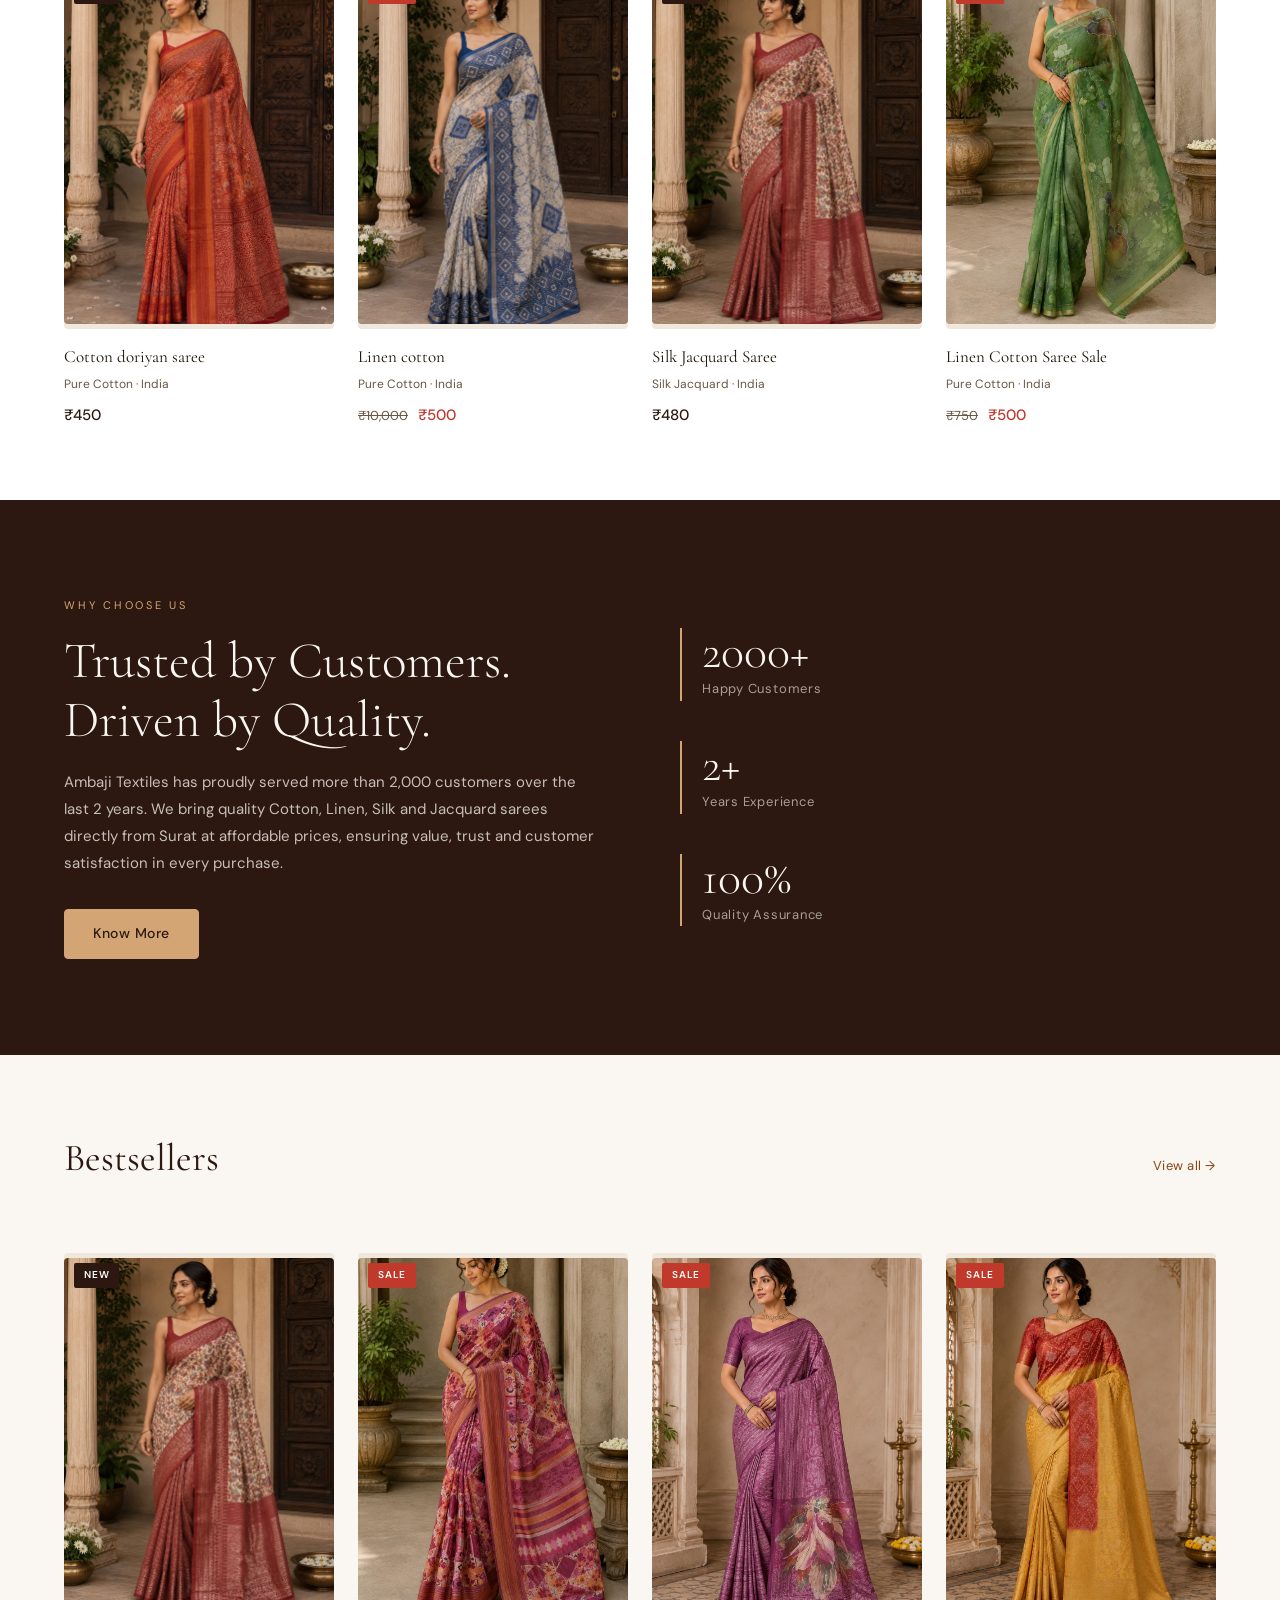
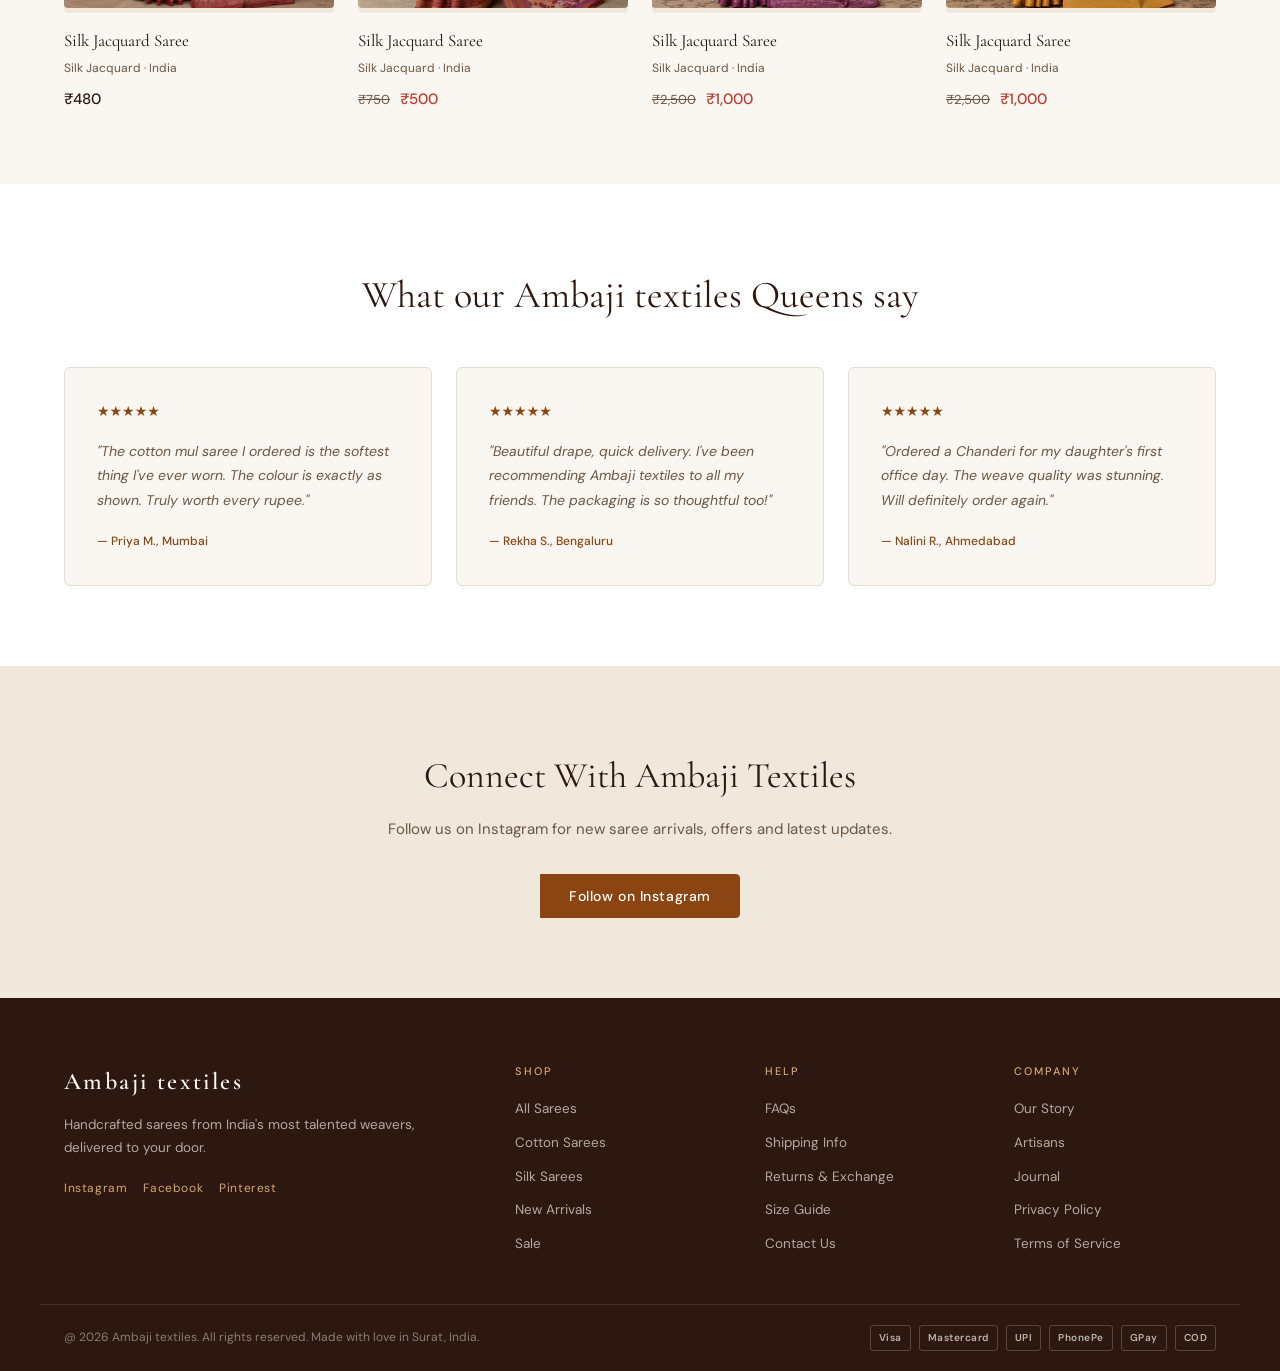
==== commit 797f13f5: "Centered Instagram button" ====
--- a/index.html
+++ b/index.html
@@ -220,12 +220,15 @@
 <!-- NEWSLETTER -->
 <section class="newsletter-section">
   <div class="container">
-    <h2>Join the Ambaji textiles circle</h2>
-    <p>New collections, weaver stories, and exclusive offers — straight to your inbox.</p>
-    <div class="newsletter-form">
-      <input type="email" placeholder="Your email address" class="nl-input"/>
-      <button class="btn btn-primary" onclick="subscribeNewsletter()">Subscribe</button>
-    </div>
+    <h2>Connect With Ambaji Textiles</h2>
+<p>Follow us on Instagram for new saree arrivals, offers and latest updates.</p>
+<div class="newsletter-form" style="display:flex; justify-content:center;">
+  <a href="https://share.google/XzkCb8s1XlpyIvGOZ" target="_blank">
+    <button class="btn btn-primary">
+      Follow on Instagram
+    </button>
+  </a>
+</div>
   </div>
 </section>
 
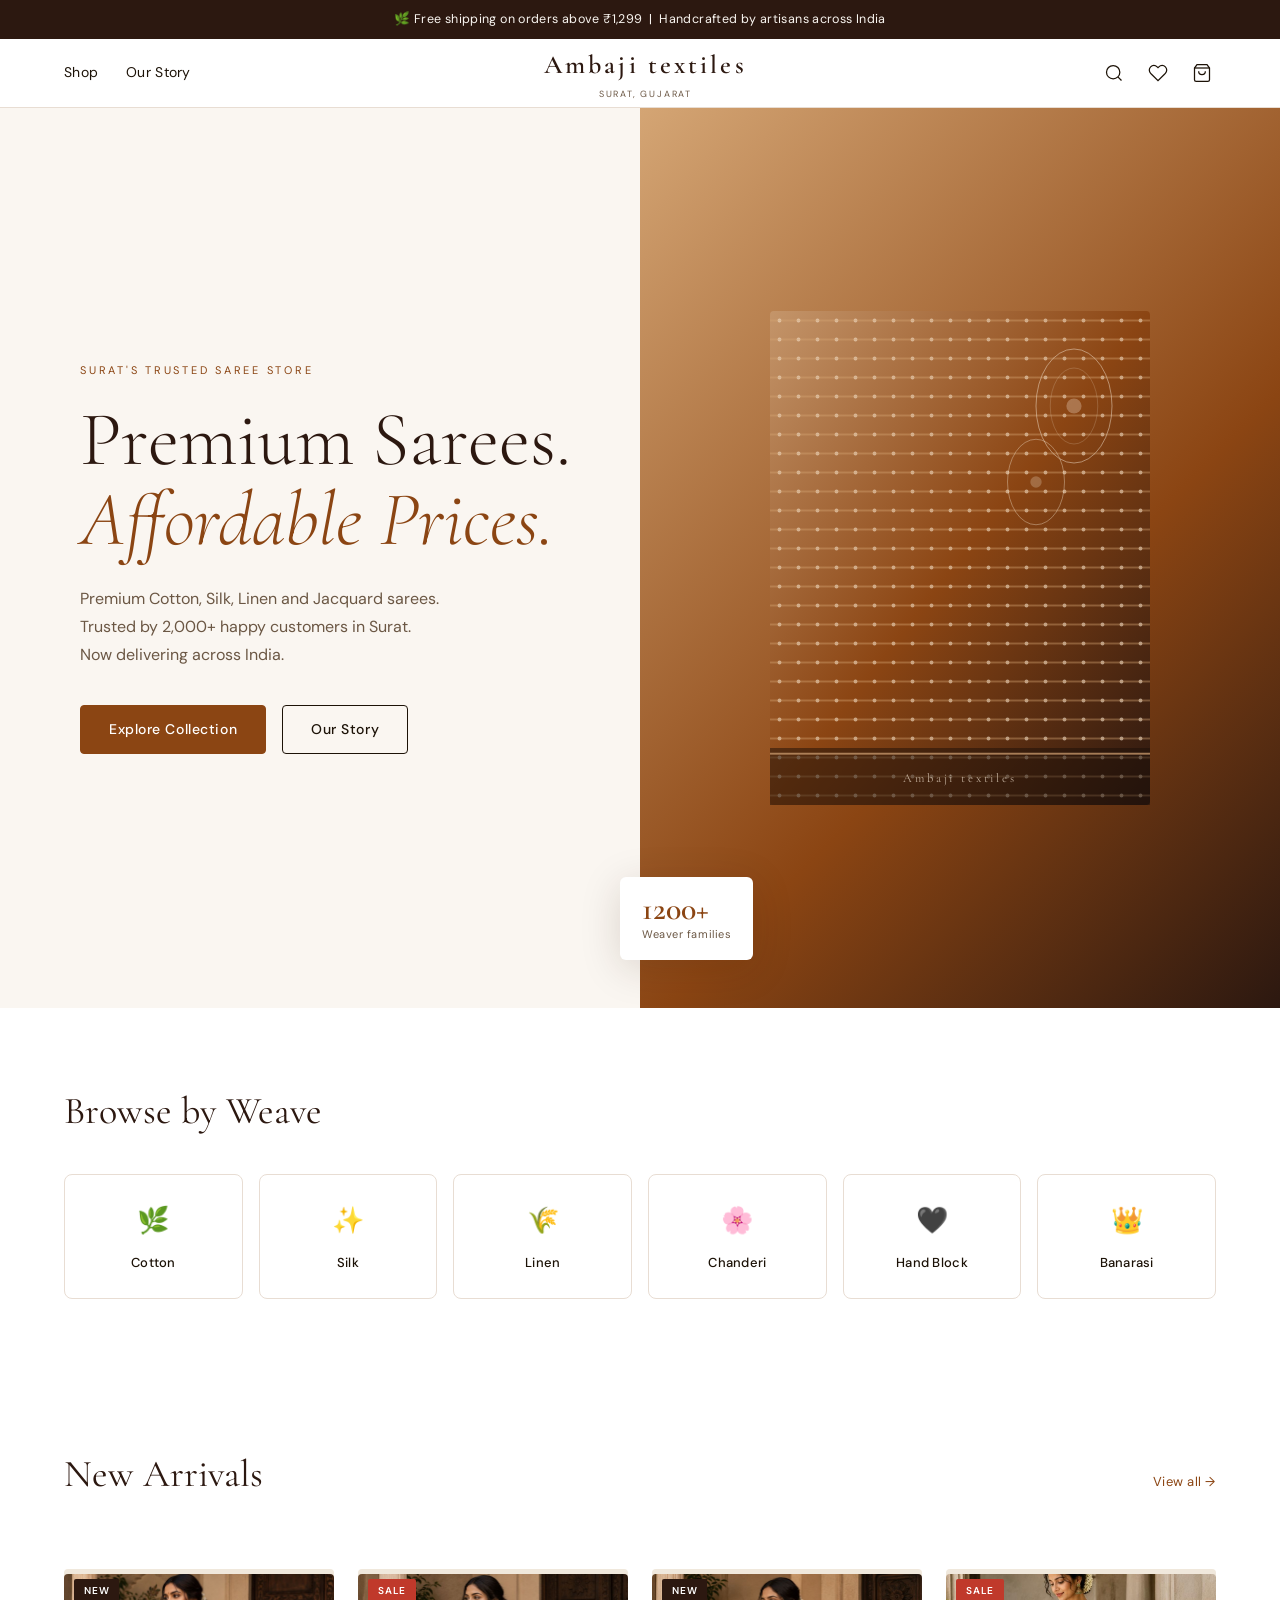
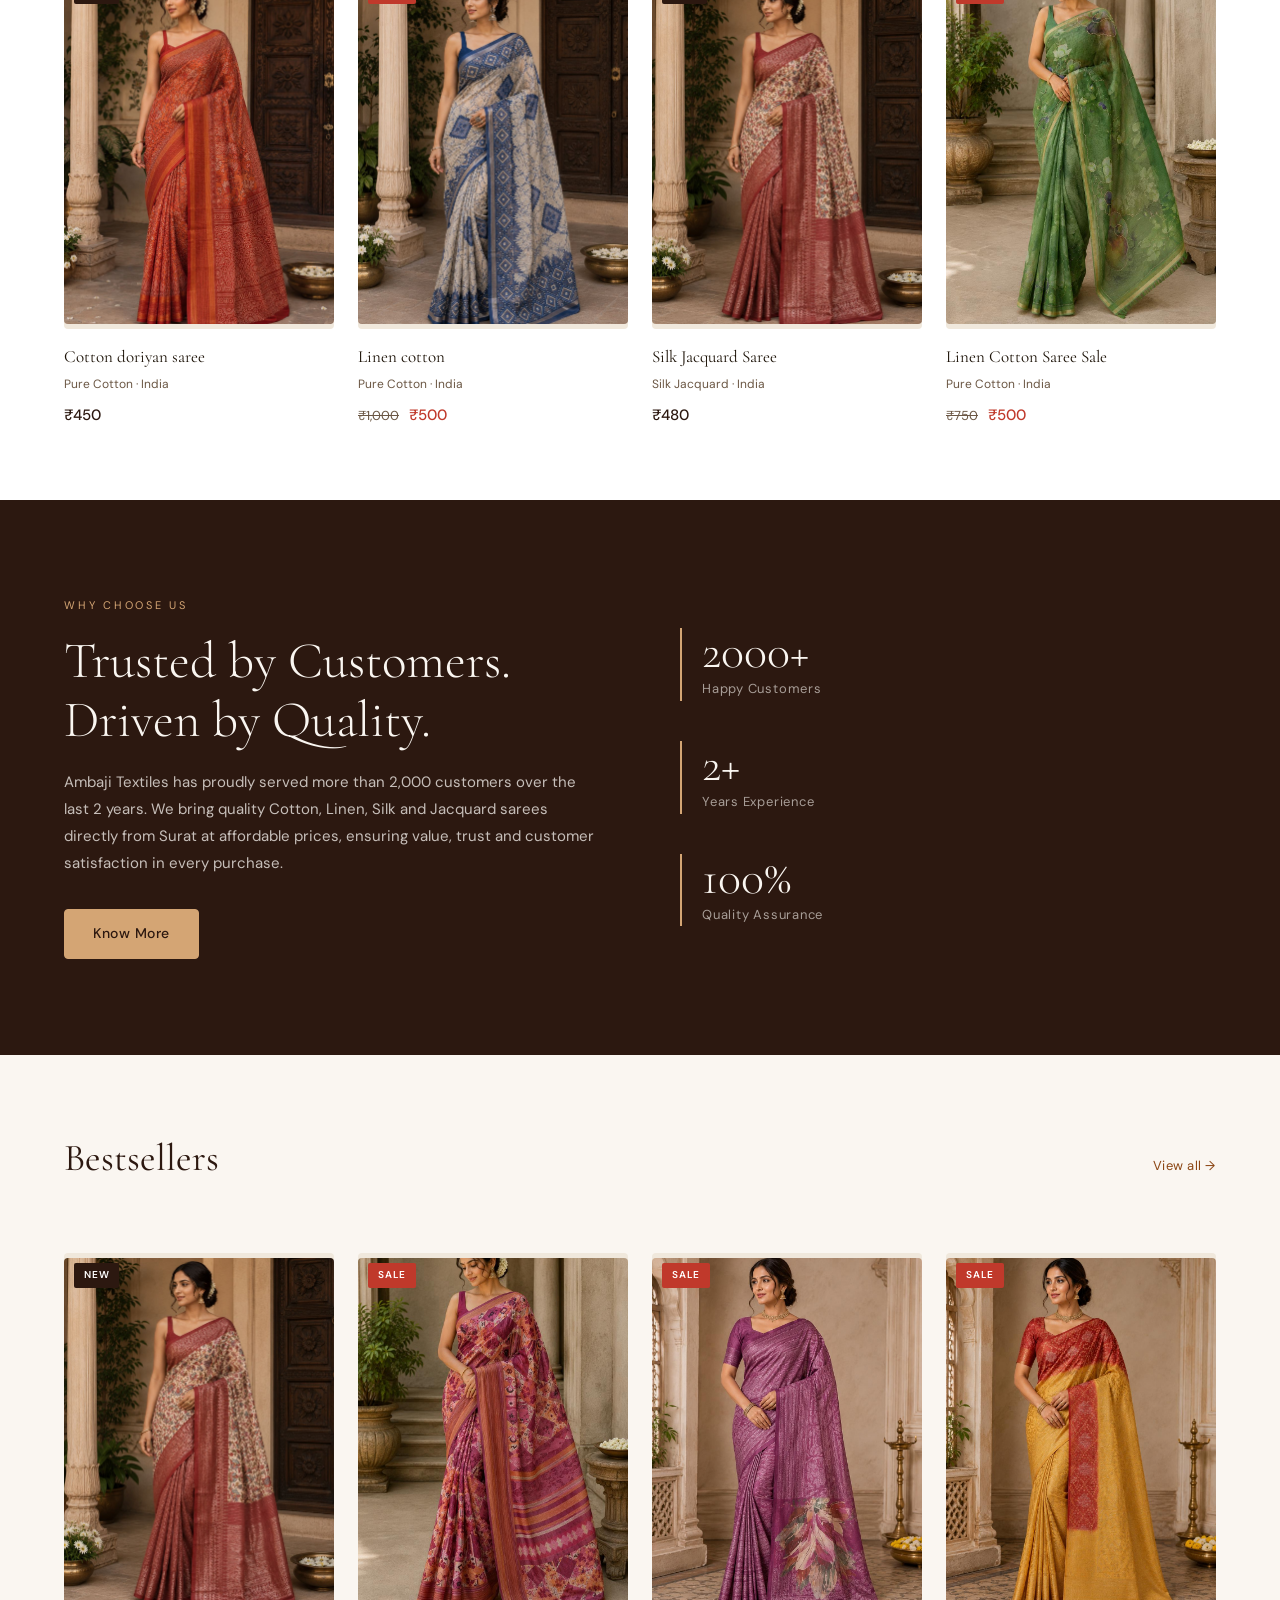
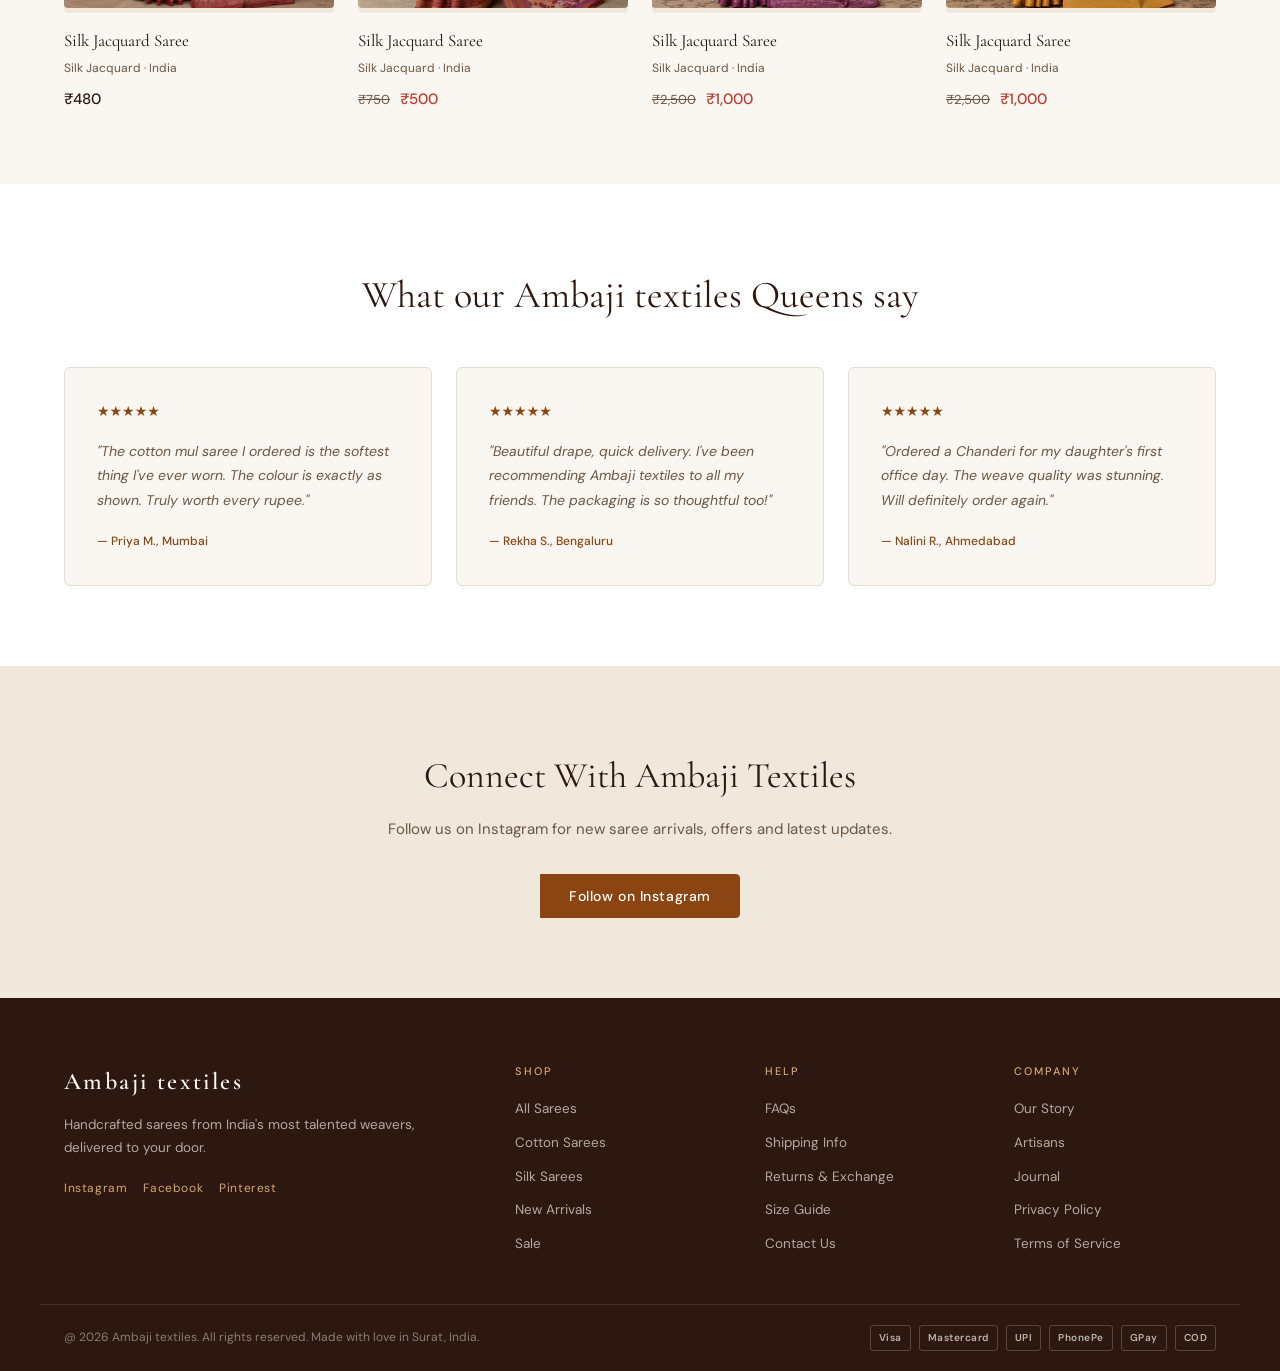
==== commit ad577887: "done something" ====
--- a/index.html
+++ b/index.html
@@ -19,7 +19,7 @@
   <div class="header-inner">
     <nav class="header-nav left-nav">
       <a href="pages/shop.html">Shop</a>
-      <a href="pages/collections.html">Collections</a>
+      
       <a href="pages/about.html">Our Story</a>
     </nav>
     <a href="index.html" class="logo">
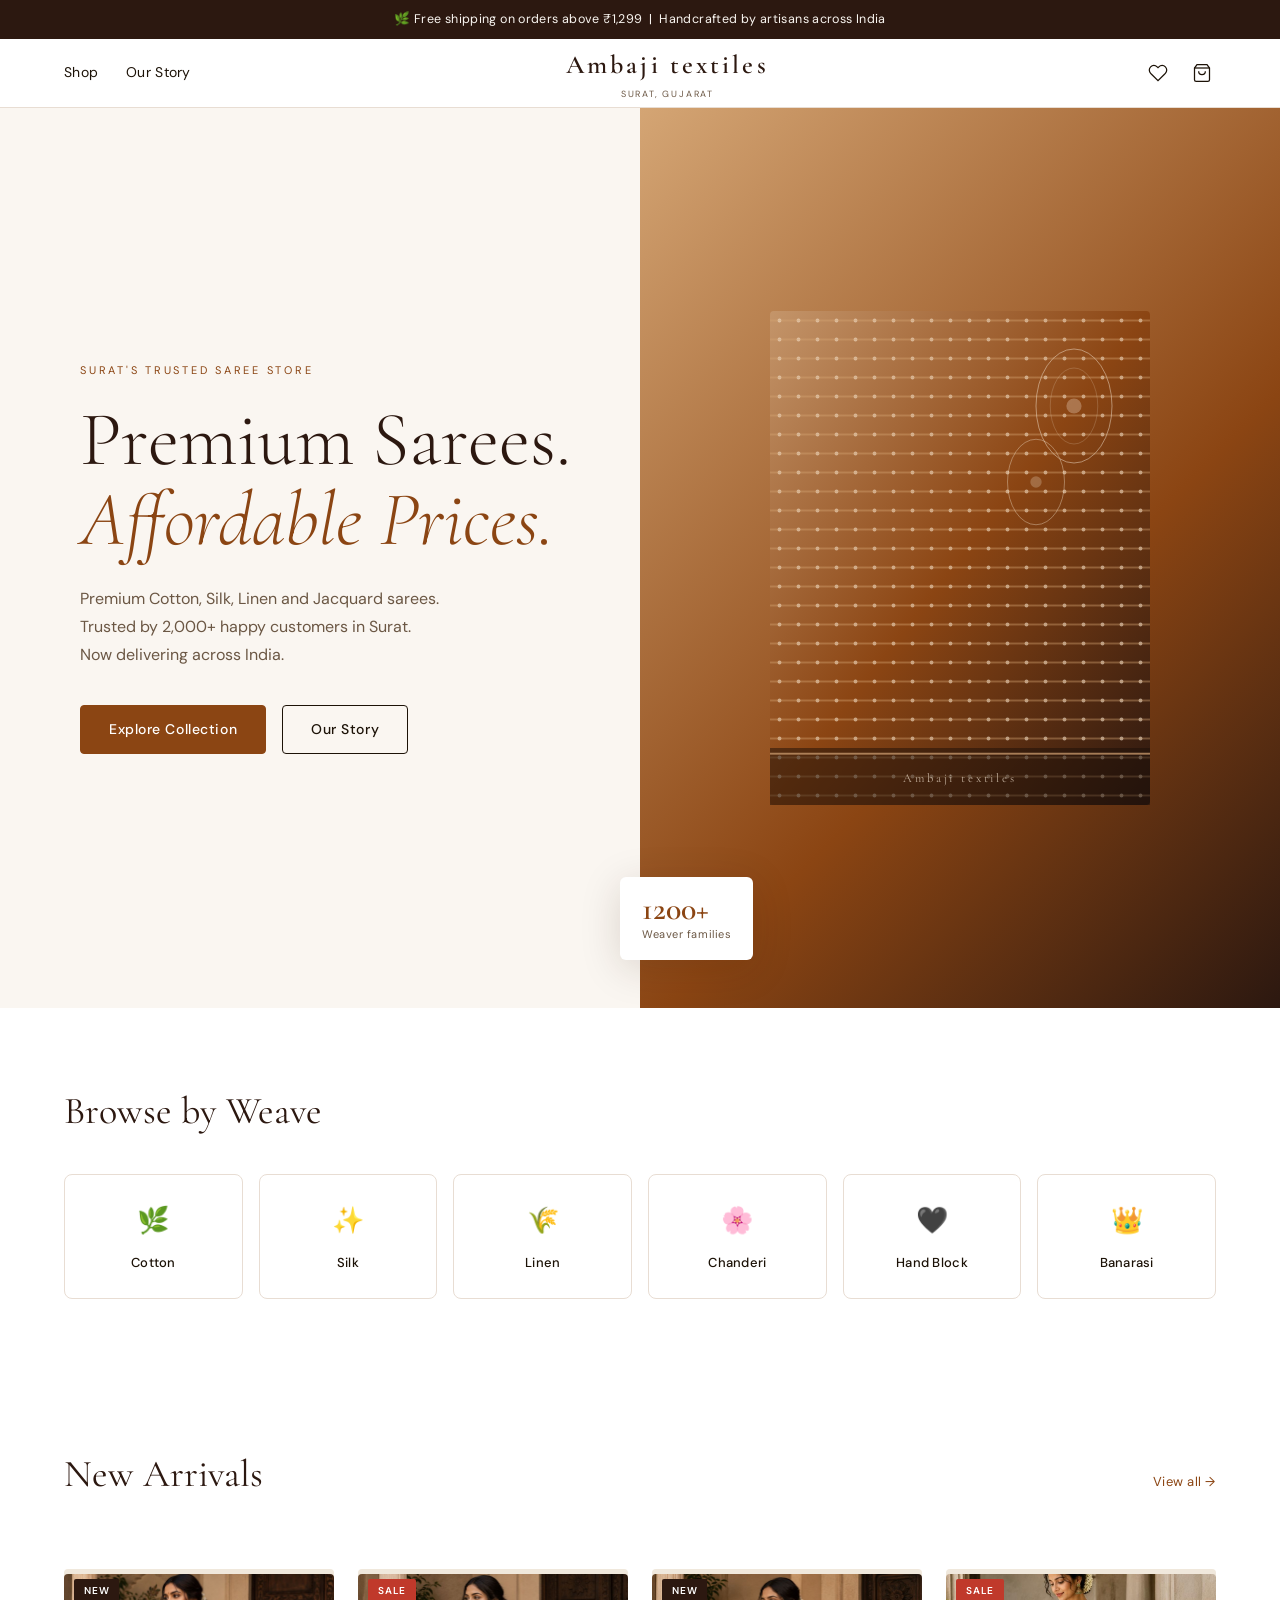
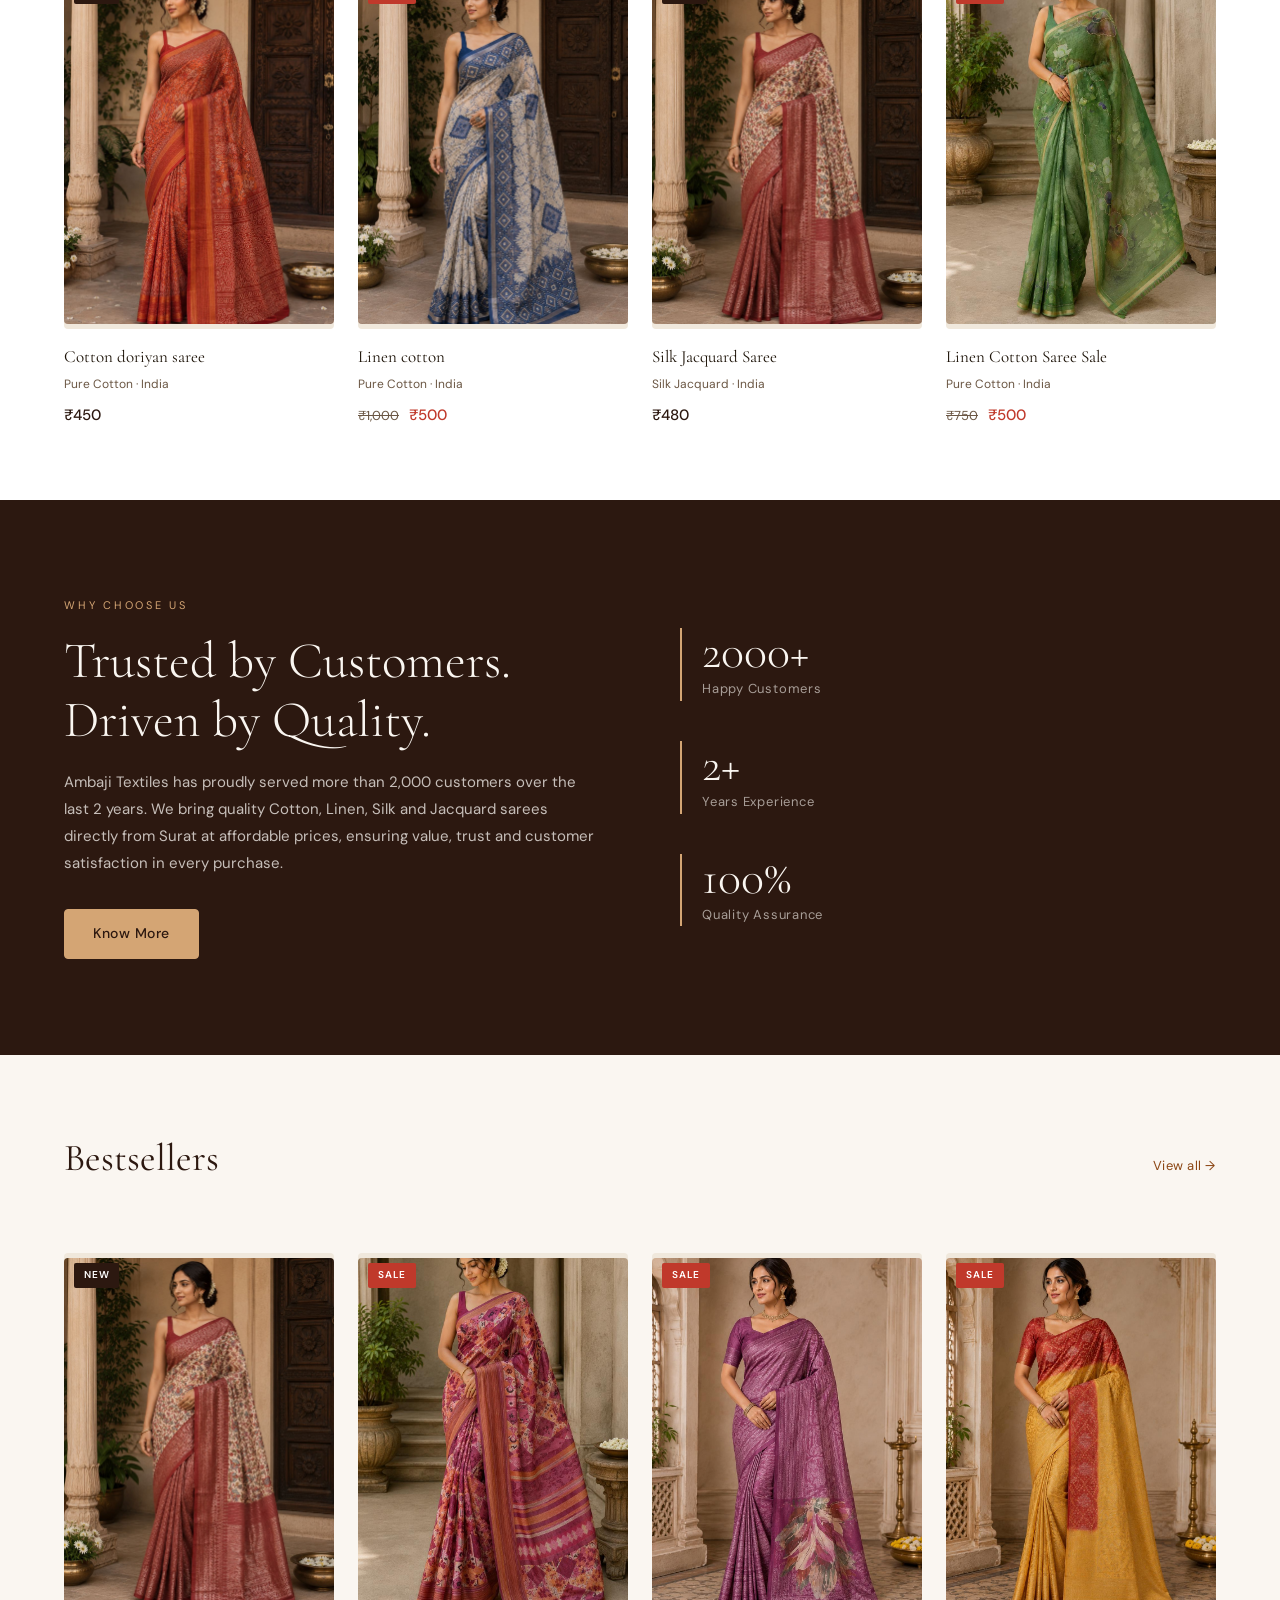
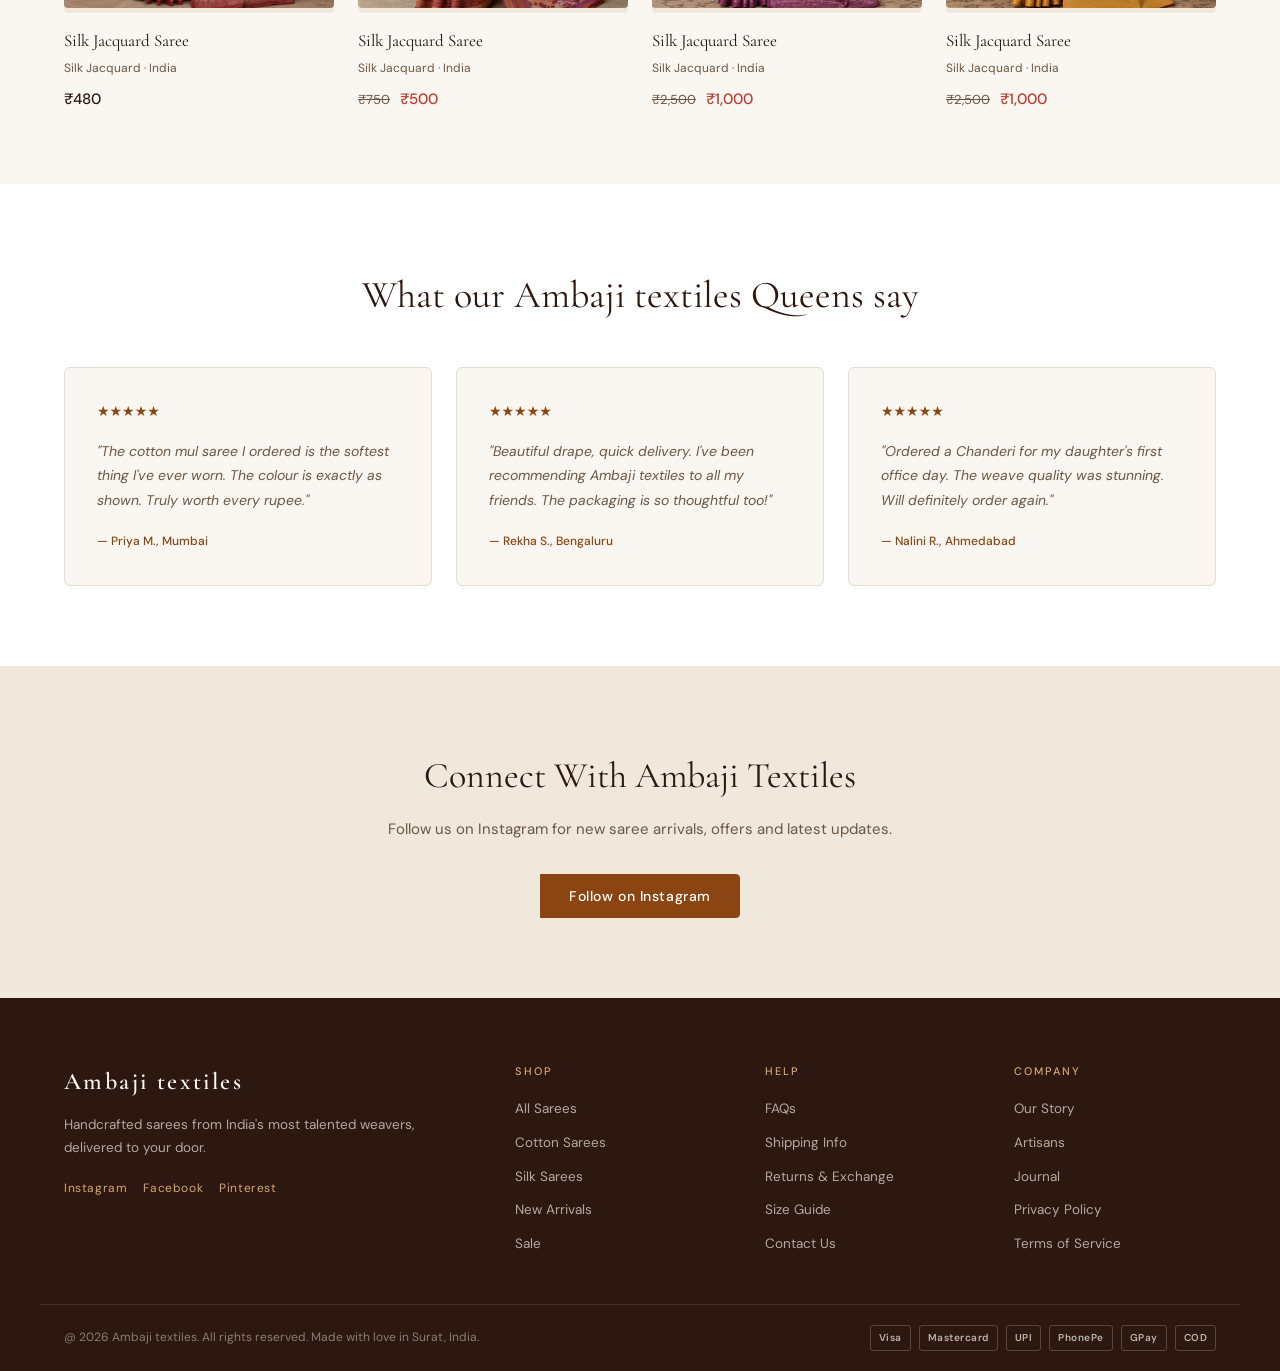
==== commit 18a0e81f: "done something" ====
--- a/index.html
+++ b/index.html
@@ -27,9 +27,7 @@
       <span class="logo-sub">Surat, Gujarat</span>
     </a>
     <div class="header-actions">
-      <a href="pages/search.html" class="icon-btn" title="Search">
-        <svg width="20" height="20" viewBox="0 0 24 24" fill="none" stroke="currentColor" stroke-width="1.5"><circle cx="11" cy="11" r="8"/><path d="M21 21l-4.35-4.35"/></svg>
-      </a>
+      
       <a href="pages/wishlist.html" class="icon-btn" title="Wishlist">
         <svg width="20" height="20" viewBox="0 0 24 24" fill="none" stroke="currentColor" stroke-width="1.5"><path d="M20.84 4.61a5.5 5.5 0 0 0-7.78 0L12 5.67l-1.06-1.06a5.5 5.5 0 0 0-7.78 7.78l1.06 1.06L12 21.23l7.78-7.78 1.06-1.06a5.5 5.5 0 0 0 0-7.78z"/></svg>
       </a>
